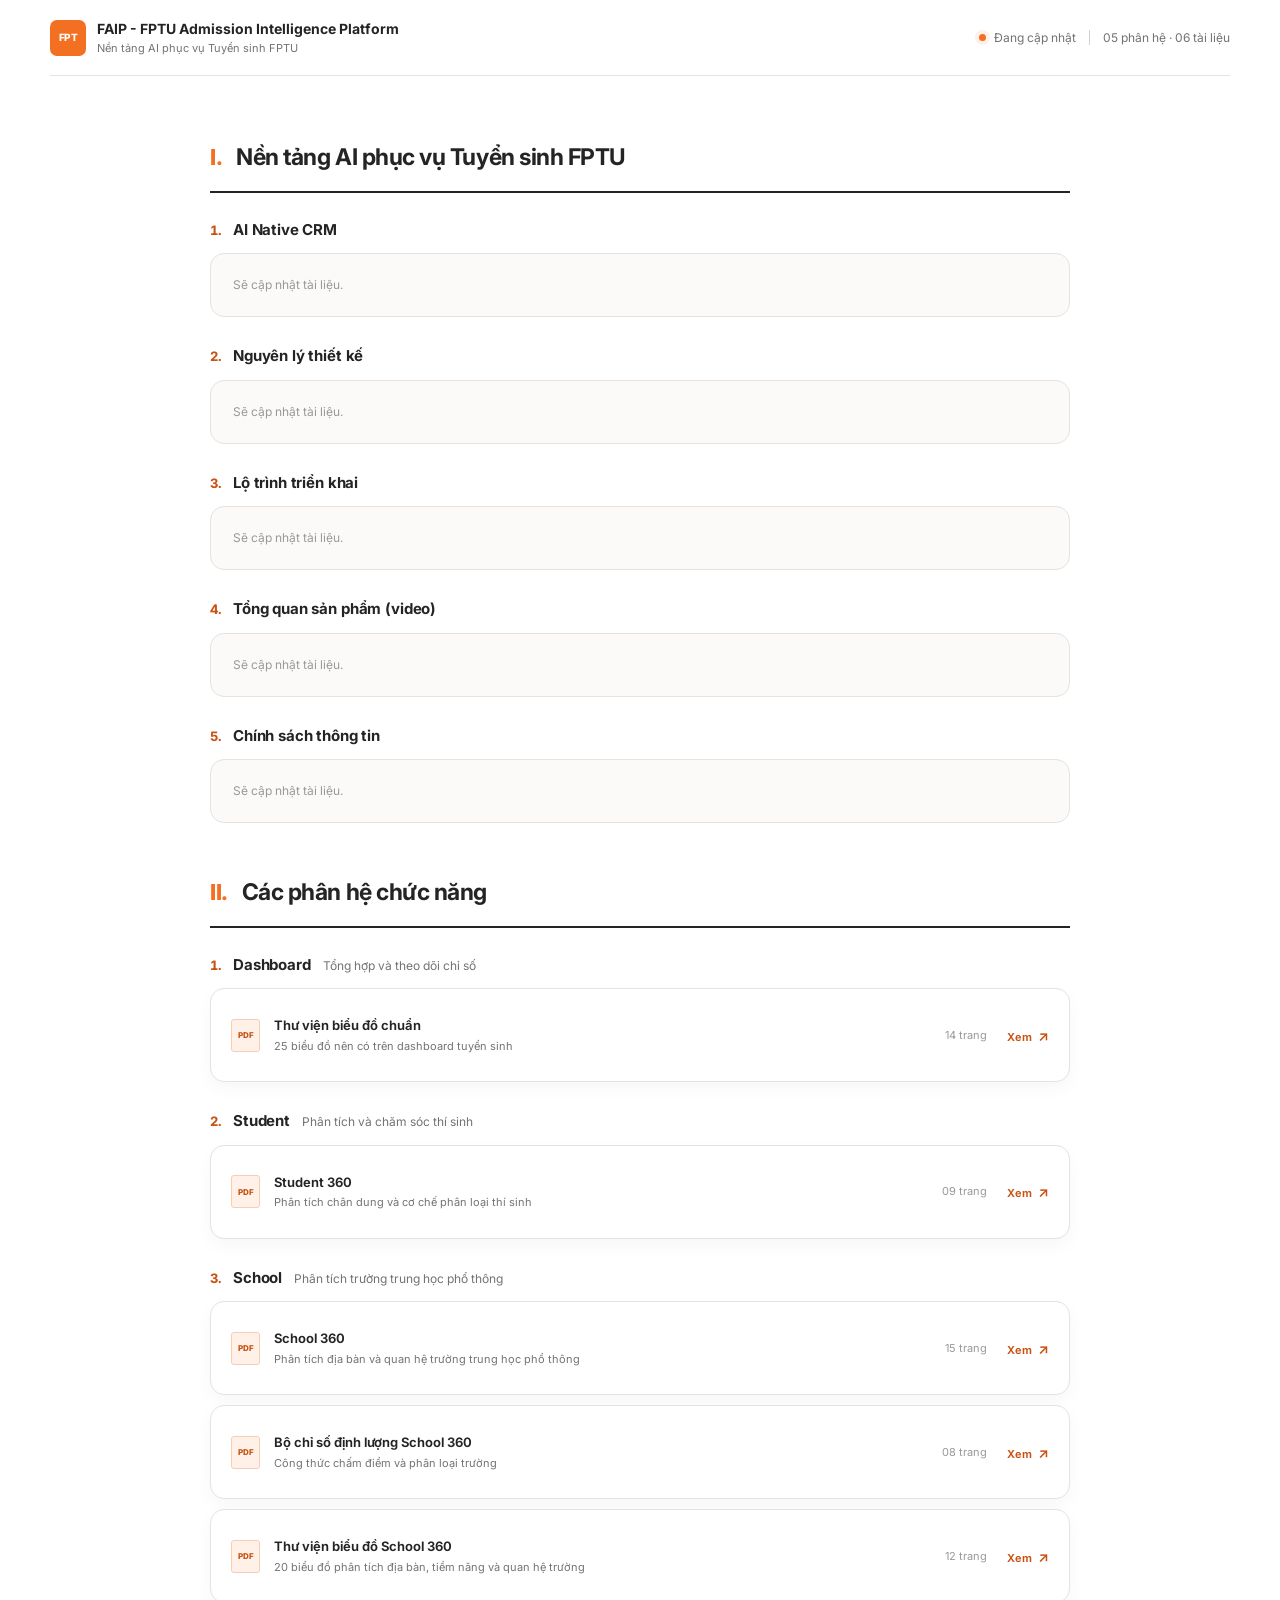
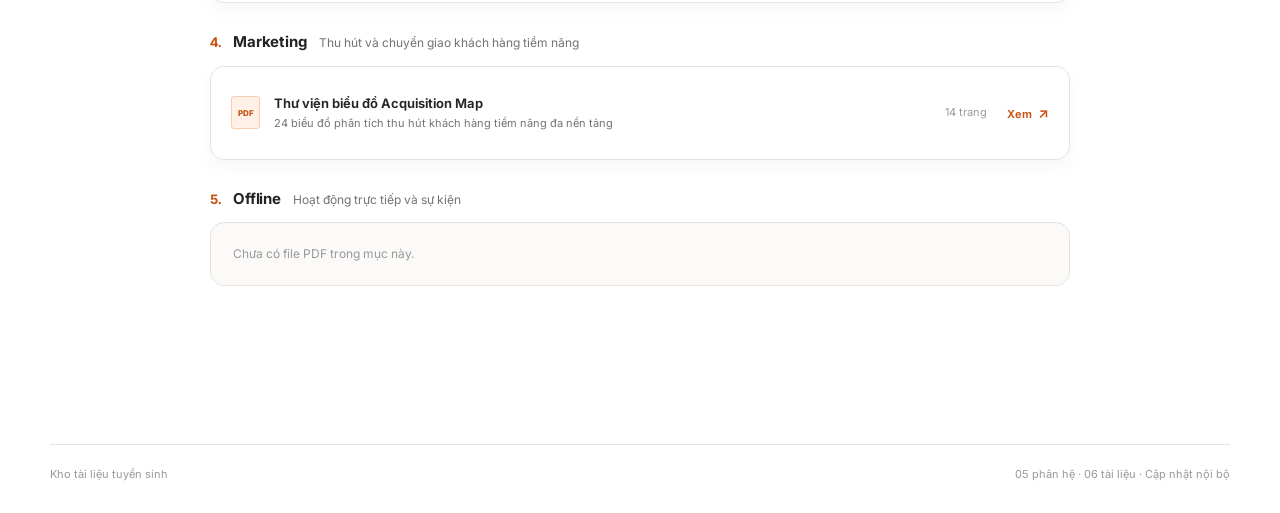
==== index.html @ 606c86e8 "commit" ====
<!doctype html>
<html lang="vi">
  <head>
    <meta charset="utf-8" />
    <meta name="viewport" content="width=device-width, initial-scale=1" />
    <meta name="description" content="Thư viện tài liệu hệ thống tuyển sinh." />
    <title>FAIP - FPTU Admission Intelligence Platform</title>
    <link rel="preconnect" href="https://fonts.googleapis.com" />
    <link rel="preconnect" href="https://fonts.gstatic.com" crossorigin />
    <link href="https://fonts.googleapis.com/css2?family=Inter:wght@100..900&display=swap" rel="stylesheet" />
    <link rel="stylesheet" href="styles.css" />
  </head>
  <body>
    <div class="app-shell">
      <header class="site-header">
        <a class="brand" href="#top" aria-label="Về đầu trang">
          <span class="brand-mark" aria-hidden="true">FPT</span>
          <span class="brand-copy">
            <strong>FAIP - FPTU Admission Intelligence Platform</strong>
            <small>Nền tảng AI phục vụ Tuyển sinh FPTU</small>
          </span>
        </a>
        <div class="header-meta">
          <span class="status-dot" aria-hidden="true"></span>
          <span>Đang cập nhật</span>
          <span class="header-divider" aria-hidden="true"></span>
          <span>05 phân hệ · 06 tài liệu</span>
        </div>
      </header>

      <main id="top">
        <section class="doc-index" aria-label="Mục lục tài liệu">
          <ol class="outline">
            <li class="outline-part">
              <div class="outline-part-head">
                <span class="outline-part-index">I.</span>
                <h2>Nền tảng AI phục vụ Tuyển sinh FPTU</h2>
              </div>
              <ol class="outline-items">
                <li class="outline-item">
                  <div class="outline-item-head"><span class="outline-item-index">1.</span><h3>AI Native CRM</h3></div>
                  <div class="empty-folder-note">Sẽ cập nhật tài liệu.</div>
                </li>
                <li class="outline-item">
                  <div class="outline-item-head"><span class="outline-item-index">2.</span><h3>Nguyên lý thiết kế</h3></div>
                  <div class="empty-folder-note">Sẽ cập nhật tài liệu.</div>
                </li>
                <li class="outline-item">
                  <div class="outline-item-head"><span class="outline-item-index">3.</span><h3>Lộ trình triển khai</h3></div>
                  <div class="empty-folder-note">Sẽ cập nhật tài liệu.</div>
                </li>
                <li class="outline-item">
                  <div class="outline-item-head"><span class="outline-item-index">4.</span><h3>Tổng quan sản phẩm (video)</h3></div>
                  <div class="empty-folder-note">Sẽ cập nhật tài liệu.</div>
                </li>
                <li class="outline-item">
                  <div class="outline-item-head"><span class="outline-item-index">5.</span><h3>Chính sách thông tin</h3></div>
                  <div class="empty-folder-note">Sẽ cập nhật tài liệu.</div>
                </li>
              </ol>
            </li>

            <li class="outline-part">
              <div class="outline-part-head">
                <span class="outline-part-index">II.</span>
                <h2>Các phân hệ chức năng</h2>
              </div>
              <ol class="outline-items">
                <li class="outline-item" id="section-dashboard">
                  <div class="outline-item-head"><span class="outline-item-index">1.</span><h3>Dashboard</h3><span class="outline-item-hint">Tổng hợp và theo dõi chỉ số</span></div>
                  <div class="file-list">
                    <a class="file-row" href="viewer.html?doc=dashboard-charts">
                      <span class="pdf-badge" aria-hidden="true">PDF</span><span class="file-name"><strong>Thư viện biểu đồ chuẩn</strong><small>25 biểu đồ nên có trên dashboard tuyển sinh</small></span><span class="file-pages">14 trang</span><span class="file-action">Xem <span aria-hidden="true">↗</span></span>
                    </a>
                  </div>
                </li>

                <li class="outline-item" id="section-student">
                  <div class="outline-item-head"><span class="outline-item-index">2.</span><h3>Student</h3><span class="outline-item-hint">Phân tích và chăm sóc thí sinh</span></div>
                  <div class="file-list">
                    <a class="file-row" href="viewer.html?doc=student-360">
                      <span class="pdf-badge" aria-hidden="true">PDF</span><span class="file-name"><strong>Student 360</strong><small>Phân tích chân dung và cơ chế phân loại thí sinh</small></span><span class="file-pages">09 trang</span><span class="file-action">Xem <span aria-hidden="true">↗</span></span>
                    </a>
                  </div>
                </li>

                <li class="outline-item" id="section-school">
                  <div class="outline-item-head"><span class="outline-item-index">3.</span><h3>School</h3><span class="outline-item-hint">Phân tích trường trung học phổ thông</span></div>
                  <div class="file-list">
                    <a class="file-row" href="viewer.html?doc=school-360">
                      <span class="pdf-badge" aria-hidden="true">PDF</span><span class="file-name"><strong>School 360</strong><small>Phân tích địa bàn và quan hệ trường trung học phổ thông</small></span><span class="file-pages">15 trang</span><span class="file-action">Xem <span aria-hidden="true">↗</span></span>
                    </a>
                    <a class="file-row" href="viewer.html?doc=school-index">
                      <span class="pdf-badge" aria-hidden="true">PDF</span><span class="file-name"><strong>Bộ chỉ số định lượng School 360</strong><small>Công thức chấm điểm và phân loại trường</small></span><span class="file-pages">08 trang</span><span class="file-action">Xem <span aria-hidden="true">↗</span></span>
                    </a>
                    <a class="file-row" href="viewer.html?doc=school-charts">
                      <span class="pdf-badge" aria-hidden="true">PDF</span><span class="file-name"><strong>Thư viện biểu đồ School 360</strong><small>20 biểu đồ phân tích địa bàn, tiềm năng và quan hệ trường</small></span><span class="file-pages">12 trang</span><span class="file-action">Xem <span aria-hidden="true">↗</span></span>
                    </a>
                  </div>
                </li>

                <li class="outline-item" id="section-marketing">
                  <div class="outline-item-head"><span class="outline-item-index">4.</span><h3>Marketing</h3><span class="outline-item-hint">Thu hút và chuyển giao khách hàng tiềm năng</span></div>
                  <div class="file-list">
                    <a class="file-row" href="viewer.html?doc=acquisition-map">
                      <span class="pdf-badge" aria-hidden="true">PDF</span><span class="file-name"><strong>Thư viện biểu đồ Acquisition Map</strong><small>24 biểu đồ phân tích thu hút khách hàng tiềm năng đa nền tảng</small></span><span class="file-pages">14 trang</span><span class="file-action">Xem <span aria-hidden="true">↗</span></span>
                    </a>
                  </div>
                </li>

                <li class="outline-item" id="section-offline">
                  <div class="outline-item-head"><span class="outline-item-index">5.</span><h3>Offline</h3><span class="outline-item-hint">Hoạt động trực tiếp và sự kiện</span></div>
                  <div class="empty-folder-note">Chưa có file PDF trong mục này.</div>
                </li>
              </ol>
            </li>
          </ol>
        </section>
      </main>

      <footer class="site-footer"><span>Kho tài liệu tuyển sinh</span><span>05 phân hệ · 06 tài liệu · Cập nhật nội bộ</span></footer>
    </div>
  </body>
</html>
---- styles.css ----
:root {
  --orange: #f36f21;
  --orange-dark: #c75213;
  --orange-pale: #fff1e8;
  --ink: #242424;
  --muted: #737373;
  --faint: #999999;
  --line: #e7e2dd;
  --line-strong: #d8d0c8;
  --paper: #ffffff;
  --canvas: #ffffff;
  --page-gutter: 48px;
  --shadow: 0 8px 24px rgba(50, 38, 27, 0.06);
}

* {
  box-sizing: border-box;
}

html {
  scroll-behavior: smooth;
  scroll-padding-top: 24px;
}

body {
  margin: 0;
  color: var(--ink);
  background: var(--canvas);
  font-family: "Inter", ui-sans-serif, -apple-system, BlinkMacSystemFont, "Segoe UI", sans-serif;
  font-size: 15px;
  line-height: 1.5;
  -webkit-font-smoothing: antialiased;
}

a {
  color: inherit;
  text-decoration: none;
}

button,
input {
  font: inherit;
}

::selection {
  color: #fff;
  background: var(--orange);
}

.app-shell {
  width: min(100% - 40px, 1180px);
  margin: 0 auto;
}

.site-header {
  display: flex;
  align-items: center;
  justify-content: space-between;
  min-height: 76px;
  border-bottom: 1px solid var(--line);
}

.brand {
  display: inline-flex;
  align-items: center;
  gap: 11px;
}

.brand-mark {
  display: grid;
  width: 36px;
  height: 36px;
  place-items: center;
  color: #fff;
  background: var(--orange);
  border-radius: 7px;
  font-size: 10px;
  font-weight: 800;
  letter-spacing: -0.04em;
}

.brand-copy strong,
.brand-copy small {
  display: block;
}

.brand-copy strong {
  font-size: 14px;
  font-weight: 700;
}

.brand-copy small {
  margin-top: 1px;
  color: var(--muted);
  font-size: 11px;
}

.header-meta {
  display: flex;
  align-items: center;
  gap: 8px;
  color: var(--muted);
  font-size: 12px;
}

.status-dot {
  width: 7px;
  height: 7px;
  background: var(--orange);
  border-radius: 50%;
  box-shadow: 0 0 0 4px var(--orange-pale);
}

.header-divider {
  width: 1px;
  height: 15px;
  margin: 0 5px;
  background: var(--line-strong);
}

.library-intro {
  display: flex;
  align-items: end;
  justify-content: space-between;
  gap: 30px;
  padding: 64px 0 42px;
}

.hero {
  display: block;
  width: calc(100vw - 40px);
  min-height: 0;
  margin-left: calc(50% - 50vw + 20px);
  padding: 76px var(--page-gutter) 86px;
  text-align: center;
}

.hero-content {
  min-width: 0;
  max-width: none;
}

.hero-copy {
  max-width: 1180px;
  margin: 0 auto;
}

.hero h1 {
  max-width: none;
  margin: 17px 0 20px;
  color: var(--ink);
  font-size: clamp(48px, 5.5vw, 82px);
  font-weight: 600;
  letter-spacing: -0.07em;
  line-height: 0.98;
}

.hero h1 span {
  color: var(--orange);
  font-weight: 700;
}

.hero-description {
  max-width: 920px;
  margin: 0 auto;
  color: var(--muted);
  font-size: 18px;
  line-height: 1.6;
}

.hero-stats {
  display: grid;
  grid-template-columns: repeat(3, minmax(0, 1fr));
  max-width: 1080px;
  margin: 42px auto 0;
  padding: 21px 0 19px;
  border-top: 1px solid var(--line-strong);
  border-bottom: 1px solid var(--line-strong);
}

.hero-stat {
  display: grid;
  gap: 1px;
  padding-right: 16px;
}

.hero-stat + .hero-stat {
  padding-left: 16px;
  border-left: 1px solid var(--line);
}

.hero-stat strong {
  color: var(--ink);
  font-size: 32px;
  font-weight: 650;
  letter-spacing: -0.06em;
  line-height: 1;
}

.hero-stat span {
  color: var(--muted);
  font-size: 12px;
  line-height: 1.3;
}

.search-wrap {
  max-width: 620px;
  margin-top: 25px;
}

.hero .search-box {
  width: 100%;
  min-height: 56px;
  padding: 0 16px;
  border-radius: 11px;
  box-shadow: 0 8px 24px rgba(50, 38, 27, 0.035);
}

.hero .search-box input {
  font-size: 15px;
}

.hero .search-status {
  min-height: 18px;
  margin: 11px 2px 0;
}

.hero-docs {
  max-width: 1400px;
  margin: 46px auto 0;
  text-align: left;
  border-top: 1px solid var(--line-strong);
}

.hero-docs-heading {
  display: flex;
  align-items: end;
  justify-content: flex-start;
  gap: 16px;
  padding: 18px 0 14px;
}

.hero-docs-heading h2 {
  margin: 6px 0 0;
  color: var(--ink);
  font-size: 22px;
  font-weight: 700;
  letter-spacing: -0.035em;
}

.hero-doc-list {
  display: grid;
  grid-template-columns: repeat(3, minmax(0, 1fr));
  gap: 12px;
}

.hero-doc-item {
  display: grid;
  grid-template-columns: 30px minmax(0, 1fr) auto;
  align-items: center;
  gap: 12px;
  min-height: 78px;
  padding: 14px 16px;
  background: #fbfaf8;
  border: 1px solid var(--line);
  border-radius: 14px;
  transition: border-color 160ms ease, background 160ms ease, box-shadow 160ms ease, transform 160ms ease;
}

.hero-doc-item:hover,
.hero-doc-item:focus-visible {
  border-color: #efb18a;
  background: var(--paper);
  box-shadow: 0 10px 24px rgba(50, 38, 27, 0.06);
  color: var(--orange-dark);
  outline: none;
  transform: translateY(-2px);
}

.hero-doc-badge {
  display: grid;
  width: 29px;
  height: 31px;
  place-items: center;
  color: var(--orange-dark);
  background: var(--orange-pale);
  border: 1px solid #f7cdb4;
  border-radius: 4px;
  font-size: 7px;
  font-weight: 800;
}

.hero-doc-copy {
  min-width: 0;
}

.hero-doc-copy strong,
.hero-doc-copy small {
  display: block;
  overflow: hidden;
  text-overflow: ellipsis;
  white-space: nowrap;
}

.hero-doc-copy strong {
  color: var(--ink);
  font-size: 14px;
  font-weight: 650;
}

.hero-doc-copy small {
  margin-top: 2px;
  color: var(--muted);
  font-size: 11px;
}

.hero-doc-arrow {
  color: var(--orange);
  font-size: 16px;
}

.hero-visual {
  position: relative;
  display: grid;
  grid-template-columns: minmax(0, 1fr);
  align-items: stretch;
  gap: 12px;
  min-width: 0;
  max-width: 920px;
  width: 100%;
  justify-self: end;
}

.hero-visual::before,
.hero-visual::after {
  display: none;
}

.chart-card {
  position: relative;
  overflow: hidden;
  padding: 22px;
  background: var(--paper);
  border: 1px solid var(--line-strong);
  border-radius: 22px;
  box-shadow: 0 24px 55px rgba(50, 38, 27, 0.09);
}

.chart-card::before {
  position: absolute;
  top: 0;
  right: 0;
  left: 0;
  height: 3px;
  content: "";
  background: linear-gradient(90deg, var(--orange), #ffb47d 55%, var(--ink));
}

.chart-header {
  display: flex;
  align-items: start;
  justify-content: space-between;
  gap: 18px;
}

.chart-eyebrow {
  margin: 0 0 7px;
  color: var(--orange);
  font-size: 9px;
  font-weight: 800;
  letter-spacing: 0.15em;
}

.chart-header h2 {
  margin: 0;
  color: var(--ink);
  font-size: 21px;
  font-weight: 700;
  letter-spacing: -0.055em;
}

.chart-live {
  display: inline-flex;
  align-items: center;
  gap: 6px;
  padding: 6px 8px;
  color: var(--muted);
  background: #fafaf9;
  border: 1px solid var(--line);
  border-radius: 999px;
  font-size: 9px;
  font-weight: 750;
  letter-spacing: 0.08em;
}

.chart-live i {
  width: 6px;
  height: 6px;
  background: #48a66c;
  border-radius: 50%;
  box-shadow: 0 0 0 3px #e5f3e9;
}

.chart-kpis {
  display: grid;
  grid-template-columns: 1fr 1fr;
  gap: 10px;
  margin-top: 22px;
}

.chart-kpi {
  display: grid;
  grid-template-columns: minmax(0, 1fr) auto;
  column-gap: 12px;
  padding: 13px 14px;
  background: #fafaf9;
  border: 1px solid var(--line);
  border-radius: 11px;
}

.chart-kpi-featured {
  background: var(--orange-pale);
  border-color: #f7cdb4;
}

.chart-kpi span,
.chart-kpi small {
  color: var(--muted);
  font-size: 10px;
  line-height: 1.2;
}

.chart-kpi strong {
  grid-row: span 2;
  align-self: center;
  color: var(--ink);
  font-size: 27px;
  font-weight: 650;
  letter-spacing: -0.07em;
  line-height: 1;
}

.chart-kpi small {
  margin-top: 5px;
  font-size: 9px;
}

.chart-canvas {
  margin-top: 18px;
  padding: 15px 13px 12px;
  background: #fff;
  border: 1px solid var(--line);
  border-radius: 14px;
}

.chart-canvas-heading,
.chart-footer,
.chart-legend {
  display: flex;
  align-items: center;
  justify-content: space-between;
  gap: 12px;
}

.chart-canvas-heading {
  padding: 0 3px;
  color: var(--muted);
  font-size: 10px;
}

.chart-canvas-heading span:last-child {
  color: var(--faint);
  font-size: 9px;
}

.coverage-chart {
  display: block;
  width: 100%;
  height: auto;
  margin-top: 7px;
  overflow: visible;
  font-family: "Inter", sans-serif;
}

.chart-grid-lines line {
  stroke: #eceeeb;
  stroke-width: 1;
}

.chart-columns rect {
  fill: #f5f2ef;
}

.chart-y-labels text,
.chart-x-labels text {
  fill: var(--faint);
  font-size: 10px;
}

.chart-x-labels text {
  font-size: 9px;
}

.chart-line {
  fill: none;
  stroke: url(#coverageLine);
  stroke-linecap: round;
  stroke-width: 2.5;
}

.chart-points circle {
  fill: #fff;
  stroke: var(--orange);
  stroke-width: 2.5;
}

.chart-callout rect {
  fill: var(--ink);
}

.chart-callout text {
  fill: #fff;
  font-size: 10px;
  font-weight: 650;
}

.chart-legend {
  justify-content: start;
  gap: 16px;
  padding: 0 3px;
  color: var(--muted);
  font-size: 9px;
}

.chart-legend span {
  display: inline-flex;
  align-items: center;
  gap: 5px;
}

.legend-dot {
  width: 6px;
  height: 6px;
  border-radius: 50%;
}

.legend-dot-orange {
  background: var(--orange);
}

.legend-dot-muted {
  background: #d9ddda;
}

.chart-footer {
  margin-top: 18px;
  color: var(--muted);
  font-size: 10px;
}

.chart-footer i {
  margin-right: 4px;
  color: var(--orange);
  font-size: 13px;
  font-style: normal;
}

.chart-footer span:last-child {
  color: var(--faint);
  white-space: nowrap;
}

.doc-index {
  padding: 64px 0 88px;
}

.outline {
  display: grid;
  gap: 52px;
  max-width: 860px;
  margin: 0 auto;
  padding: 0;
  list-style: none;
}

.outline-part-head {
  display: flex;
  align-items: baseline;
  gap: 14px;
  padding-bottom: 16px;
  border-bottom: 2px solid var(--ink);
}

.outline-part-index {
  color: var(--orange);
  font-size: 22px;
  font-weight: 800;
  letter-spacing: -0.02em;
}

.outline-part-head h2 {
  margin: 0;
  font-size: 23px;
  font-weight: 700;
  letter-spacing: -0.02em;
}

.outline-items {
  display: grid;
  gap: 28px;
  margin: 26px 0 0;
  padding: 0;
  list-style: none;
}

.outline-item-head {
  display: flex;
  flex-wrap: wrap;
  align-items: baseline;
  gap: 6px 12px;
  margin-bottom: 12px;
}

.outline-item-index {
  color: var(--orange-dark);
  font-size: 13px;
  font-weight: 750;
  font-variant-numeric: tabular-nums;
}

.outline-item-head h3 {
  margin: 0;
  font-size: 15px;
  font-weight: 700;
  letter-spacing: -0.01em;
}

.outline-item-hint {
  color: var(--muted);
  font-size: 12px;
}

.principle-list {
  display: grid;
  grid-template-columns: repeat(2, minmax(0, 1fr));
  gap: 12px;
  margin-top: 0;
}

.principle-item {
  display: grid;
  grid-template-columns: 30px minmax(0, 1fr);
  gap: 14px;
  min-height: 112px;
  padding: 20px;
  background: #fbfaf8;
  border: 1px solid var(--line);
  border-radius: 14px;
}

.principle-item:nth-child(odd) {
  padding-right: 20px;
  border-right: 1px solid var(--line);
}

.principle-item:nth-child(even) {
  padding-left: 20px;
}

.principle-number,
.module-number,
.folder-index {
  color: var(--orange);
  font-size: 10px;
  font-variant-numeric: tabular-nums;
  font-weight: 750;
  letter-spacing: 0.04em;
}

.principle-item strong {
  display: block;
  font-size: 13px;
  font-weight: 700;
}

.principle-item p {
  margin: 4px 0 0;
  color: var(--muted);
  font-size: 12px;
  line-height: 1.45;
}

.foundation-docs {
  margin-top: 20px;
  background: var(--paper);
  border: 1px solid var(--line);
  border-radius: 16px;
  box-shadow: 0 12px 28px rgba(50, 38, 27, 0.045);
  overflow: hidden;
}

.foundation-heading {
  display: flex;
  align-items: end;
  justify-content: space-between;
  gap: 20px;
  padding: 19px 22px 16px;
  border-bottom: 1px solid var(--line);
}

.foundation-heading h2 {
  margin: 6px 0 0;
  font-size: 17px;
  font-weight: 700;
  letter-spacing: -0.02em;
}

.foundation-heading > span {
  color: var(--faint);
  font-size: 11px;
  white-space: nowrap;
}

.foundation-file-list {
  padding: 0 22px;
}

.foundation-file-row {
  display: grid;
  grid-template-columns: 31px minmax(0, 1fr) auto;
  align-items: center;
  gap: 12px;
  min-height: 68px;
  border-bottom: 1px solid var(--line);
}

.foundation-file-row:last-child {
  border-bottom: 0;
}

.file-status {
  color: var(--faint);
  font-size: 11px;
  white-space: nowrap;
}

.library-intro h1 {
  margin: 13px 0 10px;
  font-size: clamp(38px, 5vw, 60px);
  font-weight: 650;
  letter-spacing: -0.06em;
  line-height: 1;
}

.intro-copy {
  max-width: 580px;
  margin: 0;
  color: var(--muted);
  font-size: 14px;
}

.library-stat {
  display: flex;
  align-items: baseline;
  gap: 10px;
  min-width: 130px;
  padding: 12px 0 4px 18px;
  border-left: 2px solid var(--orange);
}

.library-stat strong {
  font-size: 30px;
  font-weight: 650;
  letter-spacing: -0.05em;
}

.library-stat span {
  color: var(--muted);
  font-size: 11px;
  line-height: 1.25;
}

.search-section {
  display: flex;
  align-items: center;
  gap: 18px;
  padding: 17px 0 19px;
  border-top: 1px solid var(--line);
  border-bottom: 1px solid var(--line);
}

.search-box {
  display: flex;
  align-items: center;
  gap: 11px;
  width: min(100%, 600px);
  min-height: 47px;
  padding: 0 13px;
  color: var(--muted);
  background: var(--paper);
  border: 1px solid var(--line-strong);
  border-radius: 6px;
  transition: border-color 160ms ease, box-shadow 160ms ease;
}

.search-box:focus-within {
  border-color: var(--orange);
  box-shadow: 0 0 0 3px rgba(243, 111, 33, 0.12);
}

.search-box svg {
  width: 19px;
  height: 19px;
  flex: 0 0 auto;
}

.search-box input {
  min-width: 0;
  flex: 1;
  padding: 3px 0;
  color: var(--ink);
  background: transparent;
  border: 0;
  outline: 0;
  font-size: 13px;
}

.search-box input::placeholder {
  color: #a2a2a2;
}

.search-box kbd {
  display: grid;
  width: 25px;
  height: 25px;
  place-items: center;
  color: var(--faint);
  background: var(--canvas);
  border: 1px solid var(--line);
  border-radius: 4px;
  font-size: 11px;
}

.search-status {
  margin: 0;
  color: var(--muted);
  font-size: 12px;
}

.quick-section {
  padding-top: 84px;
}

.quick-grid {
  display: grid;
  grid-template-columns: repeat(3, minmax(0, 1fr));
  gap: 10px;
}

.quick-card {
  display: flex;
  align-items: center;
  gap: 12px;
  min-height: 74px;
  padding: 13px 15px;
  background: var(--paper);
  border: 1px solid var(--line-strong);
  border-left: 3px solid var(--orange);
  border-radius: 5px;
  transition: box-shadow 160ms ease, border-color 160ms ease, transform 160ms ease;
}

.quick-card:hover,
.quick-card:focus-visible {
  border-color: var(--orange);
  box-shadow: var(--shadow);
  outline: none;
  transform: translateY(-2px);
}

.folder-icon {
  position: relative;
  display: grid;
  width: 35px;
  height: 29px;
  flex: 0 0 35px;
  place-items: center;
  color: var(--orange);
  background: var(--orange-pale);
  border: 1px solid #f7cdb4;
  border-radius: 4px;
  font-size: 0;
}

.folder-icon::before {
  position: absolute;
  top: 9px;
  left: 6px;
  width: 21px;
  height: 13px;
  content: "";
  border: 1.5px solid currentColor;
  border-radius: 2px;
}

.folder-icon::after {
  position: absolute;
  top: 6px;
  left: 8px;
  width: 9px;
  height: 4px;
  content: "";
  border: 1.5px solid currentColor;
  border-bottom: 0;
  border-radius: 2px 2px 0 0;
}

.quick-card-copy {
  min-width: 0;
  flex: 1;
}

.quick-card-copy strong,
.quick-card-copy small {
  display: block;
  overflow: hidden;
  text-overflow: ellipsis;
  white-space: nowrap;
}

.quick-card-copy strong {
  font-size: 13px;
  font-weight: 650;
}

.quick-card-copy small {
  margin-top: 2px;
  color: var(--muted);
  font-size: 11px;
}

.quick-arrow {
  color: var(--orange);
  font-size: 17px;
}

.folder-heading {
  display: none;
  grid-template-columns: 26px 40px minmax(0, 1fr) auto;
  align-items: center;
  gap: 14px;
  padding: 20px 22px;
  border-bottom: 1px solid var(--line);
}

.folder-icon-large {
  width: 40px;
  height: 33px;
}

.section-tag {
  color: var(--faint);
  font-size: 9px;
  font-weight: 750;
  letter-spacing: 0.12em;
}

.folder-icon-large::before {
  top: 10px;
  left: 7px;
  width: 24px;
  height: 15px;
}

.folder-icon-large::after {
  top: 7px;
  left: 9px;
}

.folder-title {
  min-width: 0;
}

.folder-title > div {
  display: flex;
  align-items: center;
  flex-wrap: wrap;
  gap: 9px;
}

.folder-title h3 {
  margin: 0;
  font-size: 16px;
  font-weight: 700;
  letter-spacing: -0.02em;
}

.folder-title p {
  margin: 3px 0 0;
  overflow: hidden;
  color: var(--muted);
  font-size: 12px;
  text-overflow: ellipsis;
  white-space: nowrap;
}

.file-count {
  padding: 3px 7px;
  color: var(--muted);
  background: var(--canvas);
  border: 1px solid var(--line);
  border-radius: 3px;
  font-size: 10px;
  white-space: nowrap;
}

.folder-open {
  color: var(--orange-dark);
  font-size: 11px;
  font-weight: 650;
  white-space: nowrap;
}

.folder-open span {
  margin-left: 4px;
  font-size: 15px;
}

.file-list {
  display: grid;
  gap: 10px;
  padding: 0;
}

.file-row {
  display: grid;
  grid-template-columns: 31px minmax(0, 1fr) 65px 50px;
  align-items: center;
  gap: 12px;
  min-height: 94px;
  padding: 14px 20px;
  background: var(--paper);
  border: 1px solid var(--line);
  border-radius: 14px;
  box-shadow: 0 7px 18px rgba(50, 38, 27, 0.035);
  transition: padding 160ms ease, color 160ms ease;
}

.file-row:last-child {
  border-bottom: 1px solid var(--line);
}

.file-row:hover,
.file-row:focus-visible {
  padding-right: 24px;
  padding-left: 24px;
  border-color: #efb18a;
  color: var(--orange-dark);
  outline: none;
}

.file-row.is-hidden {
  display: none;
}

.pdf-badge {
  display: grid;
  width: 29px;
  height: 33px;
  place-items: center;
  color: var(--orange-dark);
  background: var(--orange-pale);
  border: 1px solid #f7cdb4;
  border-radius: 3px;
  font-size: 8px;
  font-weight: 800;
}

.file-name {
  min-width: 0;
}

.file-name strong,
.file-name small {
  display: block;
  overflow: hidden;
  text-overflow: ellipsis;
  white-space: nowrap;
}

.file-name strong {
  color: var(--ink);
  font-size: 13px;
  font-weight: 650;
}

.file-name small {
  margin-top: 2px;
  color: var(--muted);
  font-size: 11px;
}

.file-pages {
  color: var(--faint);
  font-size: 11px;
  text-align: right;
  white-space: nowrap;
}

.file-action {
  color: var(--orange-dark);
  font-size: 11px;
  font-weight: 650;
  text-align: right;
  white-space: nowrap;
}

.file-action span {
  margin-left: 3px;
  font-size: 14px;
}

.empty-state {
  margin-top: 24px;
  padding: 35px 20px;
  color: var(--muted);
  text-align: center;
  background: var(--paper);
  border: 1px dashed var(--line-strong);
  border-radius: 6px;
}

.empty-state strong,
.empty-state span {
  display: block;
}

.empty-state strong {
  margin-bottom: 3px;
  color: var(--ink);
  font-size: 15px;
}

.empty-state span {
  font-size: 12px;
}

.empty-folder-note {
  padding: 22px;
  color: var(--faint);
  background: #fbfaf8;
  border: 1px solid var(--line);
  border-radius: 14px;
  font-size: 12px;
}

.site-footer {
  display: flex;
  justify-content: space-between;
  margin-top: 70px;
  padding: 21px 0 30px;
  color: var(--faint);
  border-top: 1px solid var(--line);
  font-size: 11px;
}

@media (max-width: 900px) {
  .brand,
  .brand-copy {
    min-width: 0;
  }

  .brand {
    flex: 1 1 auto;
  }

  .brand-copy strong {
    line-height: 1.25;
  }

  .brand-copy small,
  .header-meta span:nth-child(2) {
    white-space: nowrap;
  }

  .hero {
    display: block;
    width: 100%;
    margin-left: 0;
    padding: 52px 0 62px;
  }

  .hero-content {
    max-width: none;
  }

  .hero-visual {
    display: block;
    max-width: 860px;
    margin-top: 52px;
  }

}

@media (max-width: 700px) {
  .app-shell {
    width: min(100% - 24px, 580px);
  }

  .site-header {
    min-height: 68px;
  }

  .brand-copy strong {
    font-size: 13px;
    line-height: 1.2;
  }

  .brand-copy small {
    font-size: 10px;
  }

  .header-meta {
    flex: 0 0 auto;
    font-size: 10px;
  }

  .header-meta span:nth-last-child(-n + 2),
  .header-divider {
    display: none;
  }

  .library-intro {
    align-items: start;
    padding: 44px 0 29px;
  }

  .library-intro h1 {
    font-size: 42px;
  }

  .hero {
    display: block;
    width: 100%;
    min-height: 0;
    margin-left: 0;
    padding: 52px 0 35px;
  }

  .hero h1 {
    margin-top: 14px;
    font-size: clamp(42px, 12vw, 62px);
  }

  .hero-description {
    font-size: 13px;
  }

  .hero-stats {
    margin-top: 25px;
  }

  .search-wrap {
    margin-top: 35px;
  }

  .hero-docs {
    margin-top: 26px;
  }

  .hero-doc-list {
    grid-template-columns: 1fr;
  }

  .hero-visual {
    margin-top: 48px;
  }

  .hero-visual::before {
    inset: 18px -6px -12px 6px;
  }

  .hero-visual::after {
    inset: 8px 6px -5px -6px;
  }

  .chart-card {
    padding: 20px 16px;
    border-radius: 18px;
  }

  .chart-header h2 {
    font-size: 19px;
  }

  .chart-kpi {
    padding: 11px 10px;
  }

  .chart-kpi strong {
    font-size: 23px;
  }

  .outline-part-head {
    gap: 10px;
  }

  .outline-part-index {
    font-size: 18px;
  }

  .outline-part-head h2 {
    font-size: 19px;
  }

  .principle-list {
    display: grid;
    gap: 10px;
    margin-top: 28px;
  }

  .principle-item,
  .principle-item:nth-child(odd),
  .principle-item:nth-child(even) {
    min-height: 0;
    padding: 17px;
    border-right: 1px solid var(--line);
  }

  .foundation-heading {
    display: block;
    padding: 17px 16px 14px;
  }

  .foundation-heading > span {
    display: block;
    margin-top: 7px;
  }

  .foundation-file-list {
    padding: 0 15px;
  }

  .foundation-file-row {
    grid-template-columns: 29px minmax(0, 1fr);
    gap: 10px;
    padding: 9px 0;
  }

  .foundation-file-row .file-status {
    grid-column: 2;
    margin-top: -6px;
  }

  .intro-copy {
    font-size: 13px;
  }

  .library-stat {
    display: none;
  }

  .search-section {
    display: block;
  }

  .search-box {
    width: 100%;
  }

  .search-status {
    margin-top: 9px;
  }

  .quick-grid {
    grid-template-columns: 1fr;
  }

  .quick-card {
    min-height: 63px;
  }

  .folder-heading {
    display: none;
    grid-template-columns: 24px 40px minmax(0, 1fr);
    gap: 11px;
    padding: 15px;
  }

  .section-tag {
    grid-column: 3;
    margin-top: -4px;
  }

  .folder-title p {
    white-space: normal;
  }

  .file-list {
    gap: 10px;
    padding: 0;
  }

  .file-row {
    grid-template-columns: 29px minmax(0, 1fr) auto;
    gap: 10px;
    min-height: 65px;
    padding: 13px 14px;
    border: 1px solid var(--line);
    border-radius: 12px;
  }

  .file-row:hover,
  .file-row:focus-visible {
    padding-right: 14px;
    padding-left: 14px;
  }

  .file-pages {
    display: none;
  }

  .file-action {
    text-align: right;
  }

  .site-footer {
    display: block;
    line-height: 1.8;
  }
}

@media (max-width: 460px) {
  .site-header {
    min-height: 64px;
  }

  .brand-mark {
    width: 32px;
    height: 32px;
  }

  .brand-copy strong {
    font-size: 12px;
  }

  .brand-copy small {
    font-size: 9px;
  }

  .header-meta span:nth-child(2) {
    display: none;
  }
}

@media (prefers-reduced-motion: reduce) {
  *,
  *::before,
  *::after {
    scroll-behavior: auto !important;
    transition-duration: 0.01ms !important;
  }
}
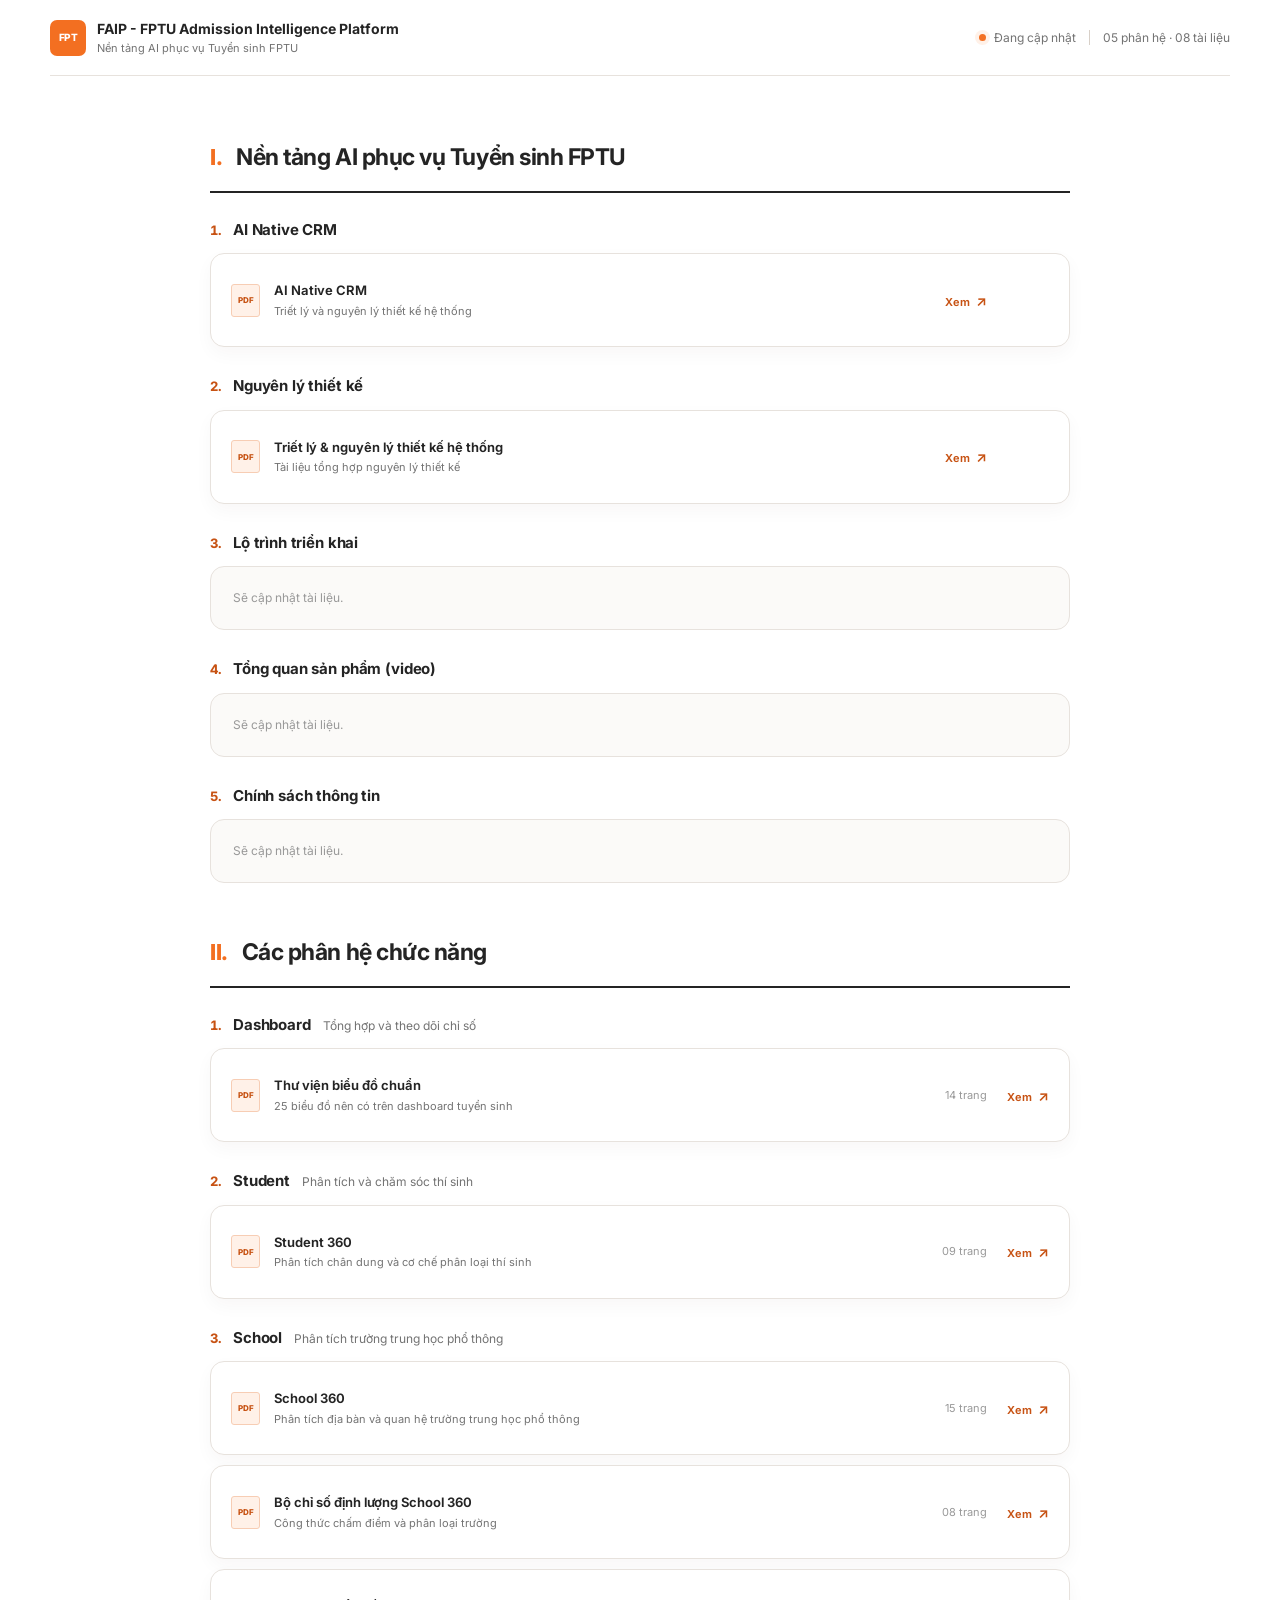
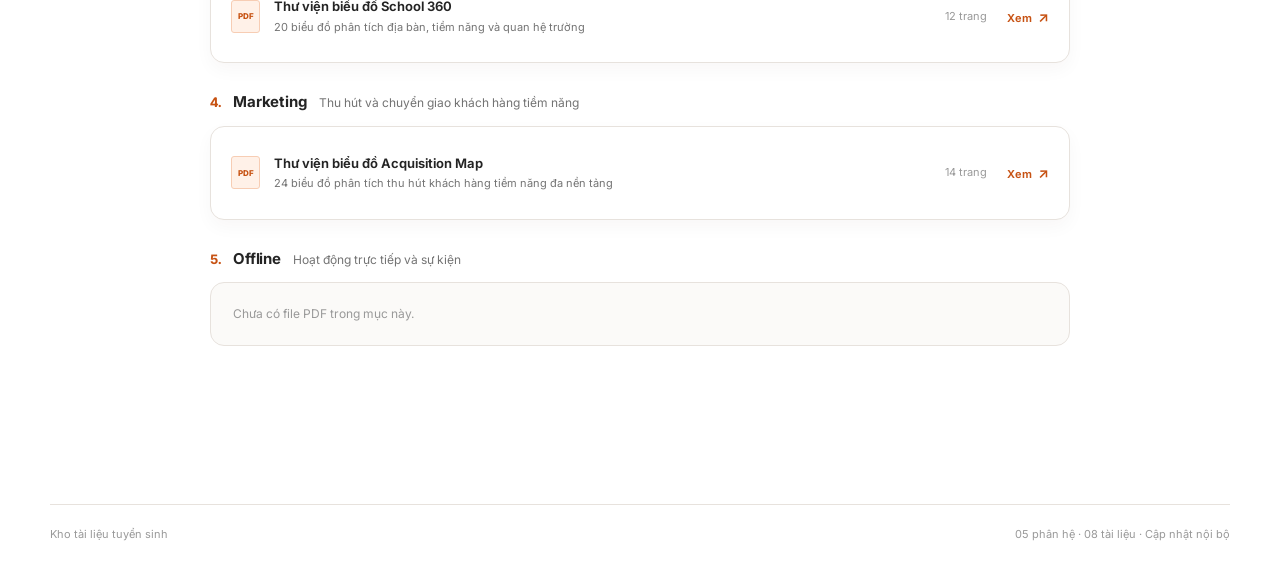
==== commit 2300e4bd: "commit2" ====
--- a/index.html
+++ b/index.html
@@ -24,7 +24,7 @@
           <span class="status-dot" aria-hidden="true"></span>
           <span>Đang cập nhật</span>
           <span class="header-divider" aria-hidden="true"></span>
-          <span>05 phân hệ · 06 tài liệu</span>
+          <span>05 phân hệ · 08 tài liệu</span>
         </div>
       </header>
 
@@ -39,11 +39,19 @@
               <ol class="outline-items">
                 <li class="outline-item">
                   <div class="outline-item-head"><span class="outline-item-index">1.</span><h3>AI Native CRM</h3></div>
-                  <div class="empty-folder-note">Sẽ cập nhật tài liệu.</div>
+                  <div class="file-list">
+                    <a class="file-row" href="viewer.html?doc=ai-native-crm">
+                      <span class="pdf-badge" aria-hidden="true">PDF</span><span class="file-name"><strong>AI Native CRM</strong><small>Triết lý và nguyên lý thiết kế hệ thống</small></span><span class="file-action">Xem <span aria-hidden="true">↗</span></span>
+                    </a>
+                  </div>
                 </li>
                 <li class="outline-item">
                   <div class="outline-item-head"><span class="outline-item-index">2.</span><h3>Nguyên lý thiết kế</h3></div>
-                  <div class="empty-folder-note">Sẽ cập nhật tài liệu.</div>
+                  <div class="file-list">
+                    <a class="file-row" href="viewer.html?doc=design-principles">
+                      <span class="pdf-badge" aria-hidden="true">PDF</span><span class="file-name"><strong>Triết lý &amp; nguyên lý thiết kế hệ thống</strong><small>Tài liệu tổng hợp nguyên lý thiết kế</small></span><span class="file-action">Xem <span aria-hidden="true">↗</span></span>
+                    </a>
+                  </div>
                 </li>
                 <li class="outline-item">
                   <div class="outline-item-head"><span class="outline-item-index">3.</span><h3>Lộ trình triển khai</h3></div>
@@ -118,7 +126,7 @@
         </section>
       </main>
 
-      <footer class="site-footer"><span>Kho tài liệu tuyển sinh</span><span>05 phân hệ · 06 tài liệu · Cập nhật nội bộ</span></footer>
+      <footer class="site-footer"><span>Kho tài liệu tuyển sinh</span><span>05 phân hệ · 08 tài liệu · Cập nhật nội bộ</span></footer>
     </div>
   </body>
 </html>
--- a/styles.css
+++ b/styles.css
@@ -1063,6 +1063,23 @@
   display: none;
 }
 
+.file-row--link {
+  grid-template-columns: 31px minmax(0, 1fr) auto;
+}
+
+.link-badge {
+  display: grid;
+  width: 29px;
+  height: 33px;
+  place-items: center;
+  color: var(--ink);
+  background: #f2f0ed;
+  border: 1px solid var(--line-strong);
+  border-radius: 3px;
+  font-size: 8px;
+  font-weight: 800;
+}
+
 .pdf-badge {
   display: grid;
   width: 29px;
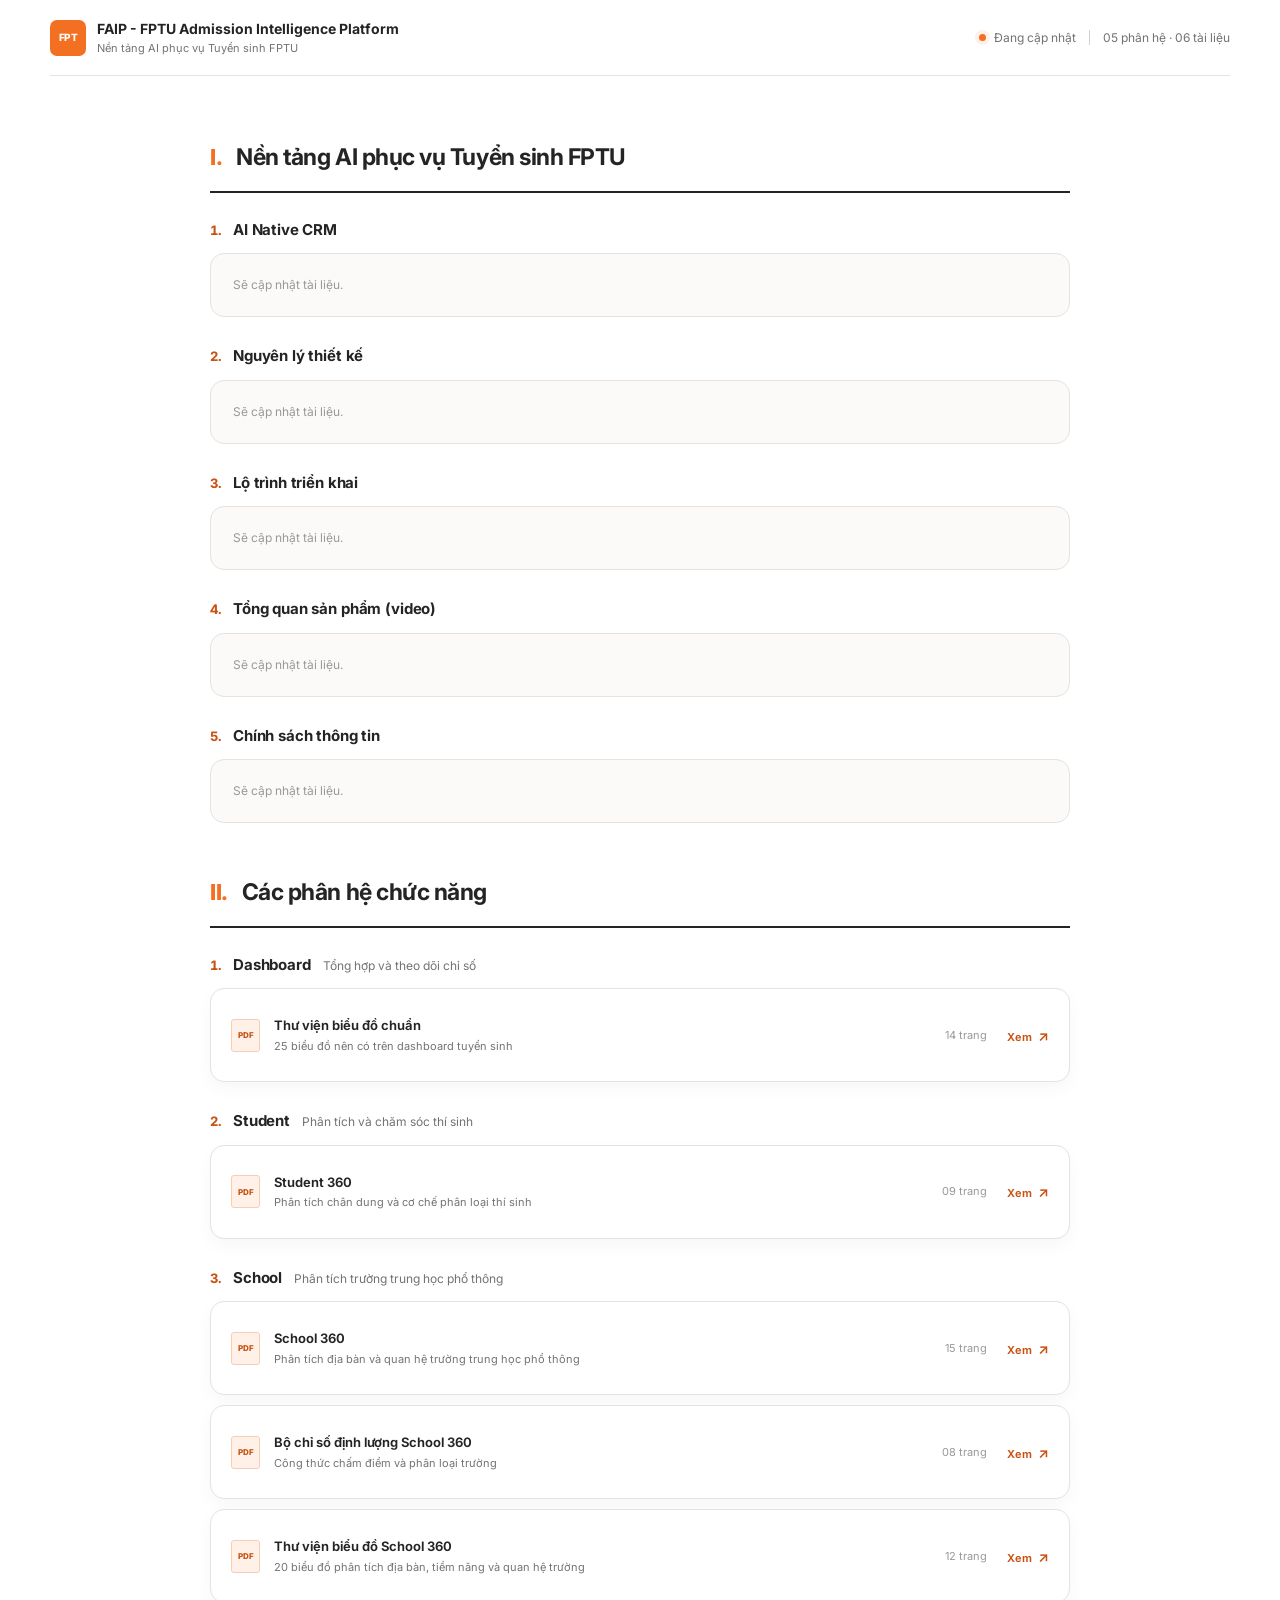
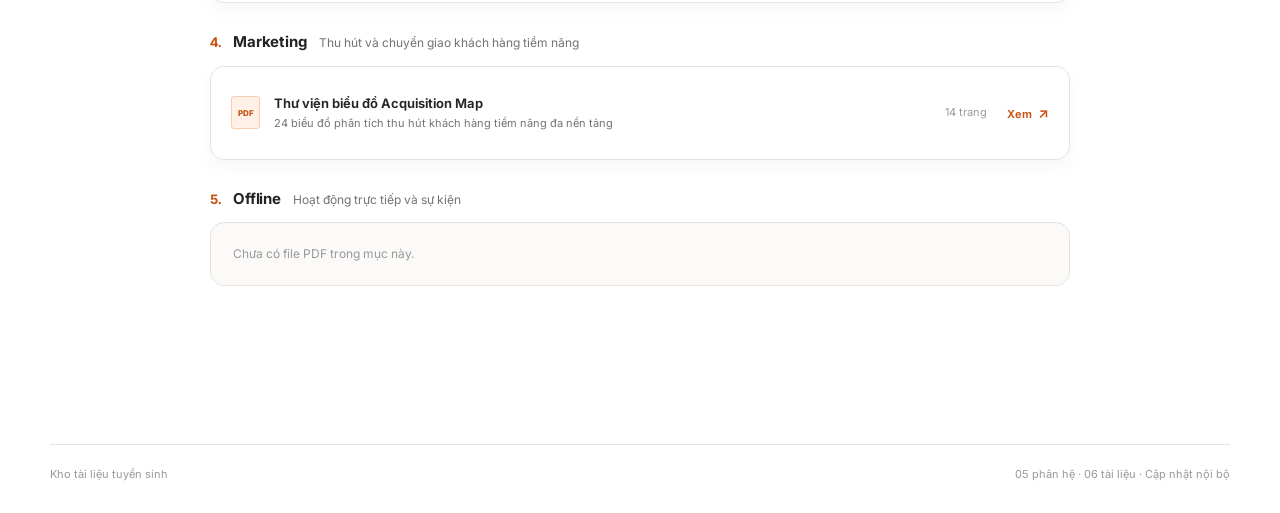
==== commit 937e13fe: "Revert "commit2" This reverts commit 2300e4bddafc94c56d5f6b55eab21436e0809a57." ====
--- a/index.html
+++ b/index.html
@@ -24,7 +24,7 @@
           <span class="status-dot" aria-hidden="true"></span>
           <span>Đang cập nhật</span>
           <span class="header-divider" aria-hidden="true"></span>
-          <span>05 phân hệ · 08 tài liệu</span>
+          <span>05 phân hệ · 06 tài liệu</span>
         </div>
       </header>
 
@@ -39,19 +39,11 @@
               <ol class="outline-items">
                 <li class="outline-item">
                   <div class="outline-item-head"><span class="outline-item-index">1.</span><h3>AI Native CRM</h3></div>
-                  <div class="file-list">
-                    <a class="file-row" href="viewer.html?doc=ai-native-crm">
-                      <span class="pdf-badge" aria-hidden="true">PDF</span><span class="file-name"><strong>AI Native CRM</strong><small>Triết lý và nguyên lý thiết kế hệ thống</small></span><span class="file-action">Xem <span aria-hidden="true">↗</span></span>
-                    </a>
-                  </div>
+                  <div class="empty-folder-note">Sẽ cập nhật tài liệu.</div>
                 </li>
                 <li class="outline-item">
                   <div class="outline-item-head"><span class="outline-item-index">2.</span><h3>Nguyên lý thiết kế</h3></div>
-                  <div class="file-list">
-                    <a class="file-row" href="viewer.html?doc=design-principles">
-                      <span class="pdf-badge" aria-hidden="true">PDF</span><span class="file-name"><strong>Triết lý &amp; nguyên lý thiết kế hệ thống</strong><small>Tài liệu tổng hợp nguyên lý thiết kế</small></span><span class="file-action">Xem <span aria-hidden="true">↗</span></span>
-                    </a>
-                  </div>
+                  <div class="empty-folder-note">Sẽ cập nhật tài liệu.</div>
                 </li>
                 <li class="outline-item">
                   <div class="outline-item-head"><span class="outline-item-index">3.</span><h3>Lộ trình triển khai</h3></div>
@@ -126,7 +118,7 @@
         </section>
       </main>
 
-      <footer class="site-footer"><span>Kho tài liệu tuyển sinh</span><span>05 phân hệ · 08 tài liệu · Cập nhật nội bộ</span></footer>
+      <footer class="site-footer"><span>Kho tài liệu tuyển sinh</span><span>05 phân hệ · 06 tài liệu · Cập nhật nội bộ</span></footer>
     </div>
   </body>
 </html>
--- a/styles.css
+++ b/styles.css
@@ -1063,23 +1063,6 @@
   display: none;
 }
 
-.file-row--link {
-  grid-template-columns: 31px minmax(0, 1fr) auto;
-}
-
-.link-badge {
-  display: grid;
-  width: 29px;
-  height: 33px;
-  place-items: center;
-  color: var(--ink);
-  background: #f2f0ed;
-  border: 1px solid var(--line-strong);
-  border-radius: 3px;
-  font-size: 8px;
-  font-weight: 800;
-}
-
 .pdf-badge {
   display: grid;
   width: 29px;
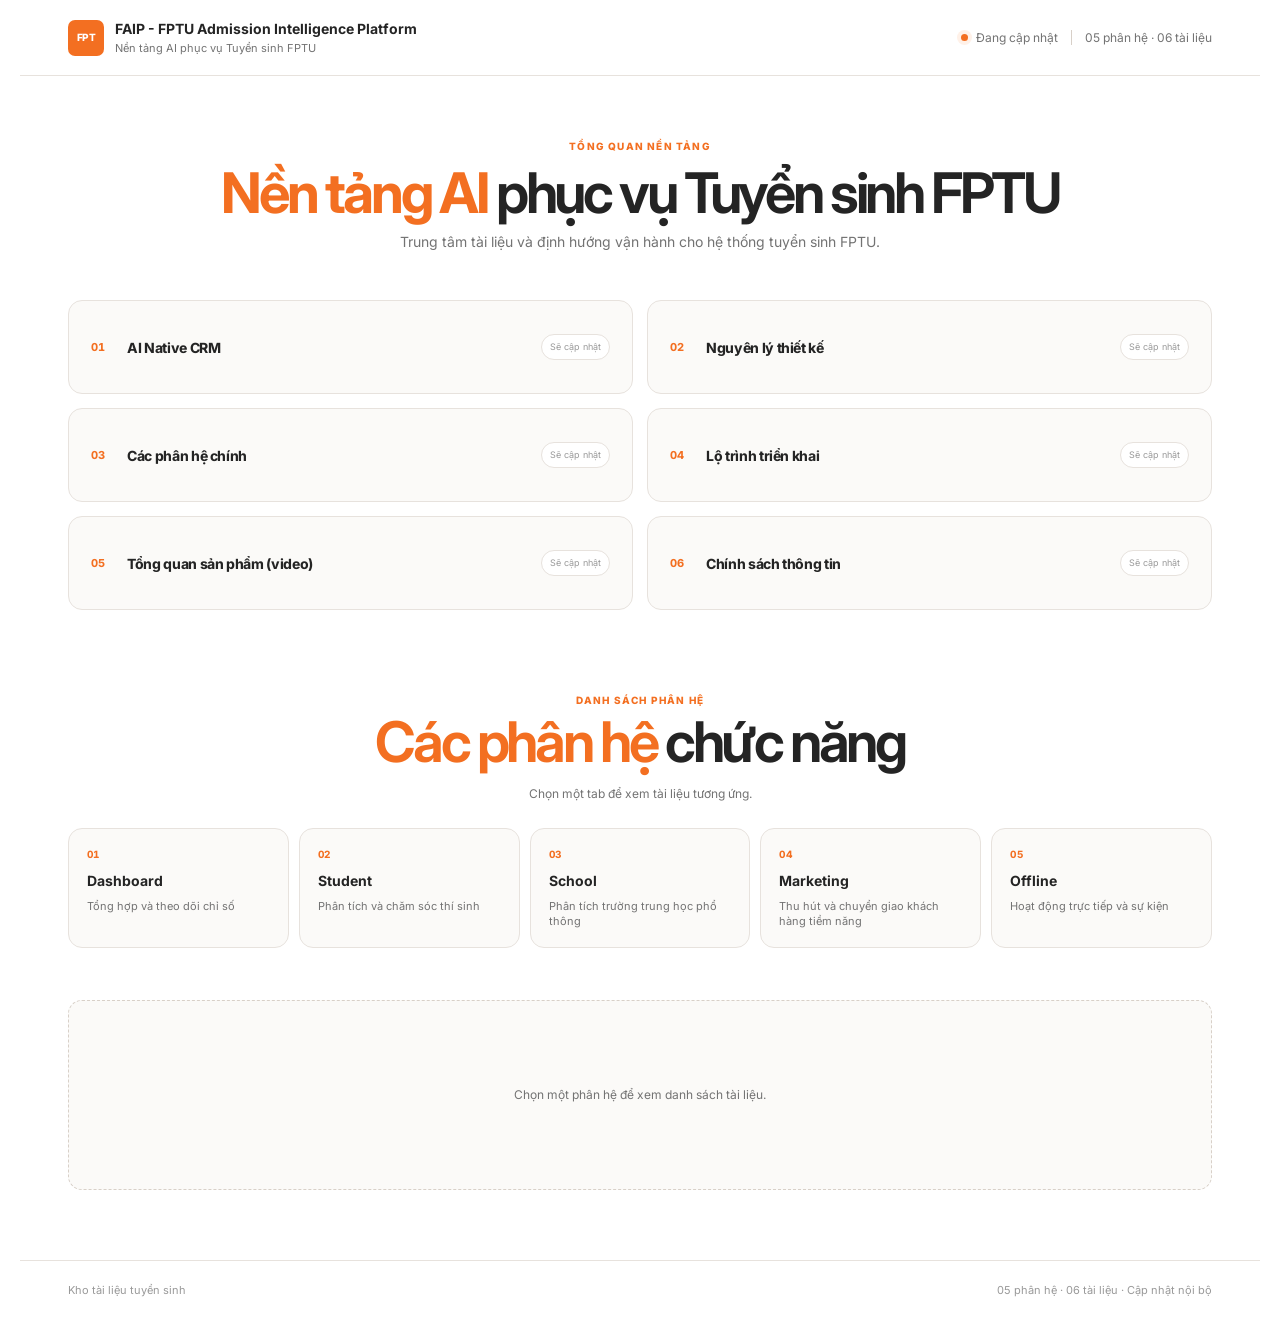
==== commit 6196f581: "Restore dashboard interface from 2767903" ====
--- a/index.html
+++ b/index.html
@@ -29,96 +29,200 @@
       </header>
 
       <main id="top">
-        <section class="doc-index" aria-label="Mục lục tài liệu">
-          <ol class="outline">
-            <li class="outline-part">
-              <div class="outline-part-head">
-                <span class="outline-part-index">I.</span>
-                <h2>Nền tảng AI phục vụ Tuyển sinh FPTU</h2>
-              </div>
-              <ol class="outline-items">
-                <li class="outline-item">
-                  <div class="outline-item-head"><span class="outline-item-index">1.</span><h3>AI Native CRM</h3></div>
-                  <div class="empty-folder-note">Sẽ cập nhật tài liệu.</div>
-                </li>
-                <li class="outline-item">
-                  <div class="outline-item-head"><span class="outline-item-index">2.</span><h3>Nguyên lý thiết kế</h3></div>
-                  <div class="empty-folder-note">Sẽ cập nhật tài liệu.</div>
-                </li>
-                <li class="outline-item">
-                  <div class="outline-item-head"><span class="outline-item-index">3.</span><h3>Lộ trình triển khai</h3></div>
-                  <div class="empty-folder-note">Sẽ cập nhật tài liệu.</div>
-                </li>
-                <li class="outline-item">
-                  <div class="outline-item-head"><span class="outline-item-index">4.</span><h3>Tổng quan sản phẩm (video)</h3></div>
-                  <div class="empty-folder-note">Sẽ cập nhật tài liệu.</div>
-                </li>
-                <li class="outline-item">
-                  <div class="outline-item-head"><span class="outline-item-index">5.</span><h3>Chính sách thông tin</h3></div>
-                  <div class="empty-folder-note">Sẽ cập nhật tài liệu.</div>
-                </li>
-              </ol>
-            </li>
-
-            <li class="outline-part">
-              <div class="outline-part-head">
-                <span class="outline-part-index">II.</span>
-                <h2>Các phân hệ chức năng</h2>
-              </div>
-              <ol class="outline-items">
-                <li class="outline-item" id="section-dashboard">
-                  <div class="outline-item-head"><span class="outline-item-index">1.</span><h3>Dashboard</h3><span class="outline-item-hint">Tổng hợp và theo dõi chỉ số</span></div>
-                  <div class="file-list">
-                    <a class="file-row" href="viewer.html?doc=dashboard-charts">
-                      <span class="pdf-badge" aria-hidden="true">PDF</span><span class="file-name"><strong>Thư viện biểu đồ chuẩn</strong><small>25 biểu đồ nên có trên dashboard tuyển sinh</small></span><span class="file-pages">14 trang</span><span class="file-action">Xem <span aria-hidden="true">↗</span></span>
-                    </a>
-                  </div>
-                </li>
-
-                <li class="outline-item" id="section-student">
-                  <div class="outline-item-head"><span class="outline-item-index">2.</span><h3>Student</h3><span class="outline-item-hint">Phân tích và chăm sóc thí sinh</span></div>
-                  <div class="file-list">
-                    <a class="file-row" href="viewer.html?doc=student-360">
-                      <span class="pdf-badge" aria-hidden="true">PDF</span><span class="file-name"><strong>Student 360</strong><small>Phân tích chân dung và cơ chế phân loại thí sinh</small></span><span class="file-pages">09 trang</span><span class="file-action">Xem <span aria-hidden="true">↗</span></span>
-                    </a>
-                  </div>
-                </li>
-
-                <li class="outline-item" id="section-school">
-                  <div class="outline-item-head"><span class="outline-item-index">3.</span><h3>School</h3><span class="outline-item-hint">Phân tích trường trung học phổ thông</span></div>
-                  <div class="file-list">
-                    <a class="file-row" href="viewer.html?doc=school-360">
-                      <span class="pdf-badge" aria-hidden="true">PDF</span><span class="file-name"><strong>School 360</strong><small>Phân tích địa bàn và quan hệ trường trung học phổ thông</small></span><span class="file-pages">15 trang</span><span class="file-action">Xem <span aria-hidden="true">↗</span></span>
-                    </a>
-                    <a class="file-row" href="viewer.html?doc=school-index">
-                      <span class="pdf-badge" aria-hidden="true">PDF</span><span class="file-name"><strong>Bộ chỉ số định lượng School 360</strong><small>Công thức chấm điểm và phân loại trường</small></span><span class="file-pages">08 trang</span><span class="file-action">Xem <span aria-hidden="true">↗</span></span>
-                    </a>
-                    <a class="file-row" href="viewer.html?doc=school-charts">
-                      <span class="pdf-badge" aria-hidden="true">PDF</span><span class="file-name"><strong>Thư viện biểu đồ School 360</strong><small>20 biểu đồ phân tích địa bàn, tiềm năng và quan hệ trường</small></span><span class="file-pages">12 trang</span><span class="file-action">Xem <span aria-hidden="true">↗</span></span>
-                    </a>
-                  </div>
-                </li>
-
-                <li class="outline-item" id="section-marketing">
-                  <div class="outline-item-head"><span class="outline-item-index">4.</span><h3>Marketing</h3><span class="outline-item-hint">Thu hút và chuyển giao khách hàng tiềm năng</span></div>
-                  <div class="file-list">
-                    <a class="file-row" href="viewer.html?doc=acquisition-map">
-                      <span class="pdf-badge" aria-hidden="true">PDF</span><span class="file-name"><strong>Thư viện biểu đồ Acquisition Map</strong><small>24 biểu đồ phân tích thu hút khách hàng tiềm năng đa nền tảng</small></span><span class="file-pages">14 trang</span><span class="file-action">Xem <span aria-hidden="true">↗</span></span>
-                    </a>
-                  </div>
-                </li>
-
-                <li class="outline-item" id="section-offline">
-                  <div class="outline-item-head"><span class="outline-item-index">5.</span><h3>Offline</h3><span class="outline-item-hint">Hoạt động trực tiếp và sự kiện</span></div>
-                  <div class="empty-folder-note">Chưa có file PDF trong mục này.</div>
-                </li>
-              </ol>
-            </li>
-          </ol>
+          <!-- <div class="hero-visual">
+            <div class="chart-card">
+              <div class="chart-header">
+                <div>
+                  <p class="chart-eyebrow">DOCUMENT COVERAGE</p>
+                  <h2>Thư viện theo phân hệ</h2>
+                </div>
+                <span class="chart-live"><i aria-hidden="true"></i> LIVE</span>
+              </div>
+
+              <div class="chart-kpis">
+                <div class="chart-kpi chart-kpi-featured"><span>Tổng tài liệu</span><strong>06</strong><small>PDF đang sẵn sàng</small></div>
+                <div class="chart-kpi"><span>Phân hệ hoạt động</span><strong>04</strong><small>trên 05 phân hệ</small></div>
+              </div>
+
+              <div class="chart-canvas">
+                <div class="chart-canvas-heading"><span>Số tài liệu</span><span>Phân bổ hiện tại</span></div>
+                <svg class="coverage-chart" viewBox="0 0 560 220" role="img" aria-labelledby="coverage-chart-title coverage-chart-desc">
+                  <title id="coverage-chart-title">Số tài liệu theo từng phân hệ</title>
+                  <desc id="coverage-chart-desc">Dashboard có 1 tài liệu, Student có 1, School có 3, Marketing có 1 và Offline chưa có tài liệu.</desc>
+                  <defs>
+                    <linearGradient id="coverageBar" x1="0" y1="0" x2="0" y2="1">
+                      <stop offset="0" stop-color="#ff9a5c" />
+                      <stop offset="1" stop-color="#f36f21" />
+                    </linearGradient>
+                    <linearGradient id="coverageLine" x1="0" y1="0" x2="1" y2="0">
+                      <stop offset="0" stop-color="#f36f21" />
+                      <stop offset="1" stop-color="#c75213" />
+                    </linearGradient>
+                  </defs>
+                  <g class="chart-grid-lines" aria-hidden="true">
+                    <line x1="44" y1="39" x2="534" y2="39" />
+                    <line x1="44" y1="84" x2="534" y2="84" />
+                    <line x1="44" y1="128" x2="534" y2="128" />
+                    <line x1="44" y1="172" x2="534" y2="172" />
+                  </g>
+                  <g class="chart-y-labels" aria-hidden="true">
+                    <text x="26" y="43">3</text>
+                    <text x="26" y="88">2</text>
+                    <text x="26" y="132">1</text>
+                    <text x="26" y="176">0</text>
+                  </g>
+                  <g class="chart-columns" aria-hidden="true">
+                    <rect x="68" y="39" width="54" height="133" rx="11" />
+                    <rect x="164" y="39" width="54" height="133" rx="11" />
+                    <rect x="260" y="39" width="54" height="133" rx="11" />
+                    <rect x="356" y="39" width="54" height="133" rx="11" />
+                    <rect x="452" y="39" width="54" height="133" rx="11" />
+                  </g>
+                  <g class="chart-bars" aria-hidden="true">
+                    <rect x="68" y="128" width="54" height="44" rx="11" fill="url(#coverageBar) />
+                    <rect x="164" y="128" width="54" height="44" rx="11" fill="url(#coverageBar) />
+                    <rect x="260" y="39" width="54" height="133" rx="11" fill="url(#coverageBar)" />
+                    <rect x="356" y="128" width="54" height="44" rx="11" fill="url(#coverageBar)" />
+                    <rect x="452" y="166" width="54" height="6" rx="4" fill="#d9ddda" />
+                  </g>
+                  <path class="chart-line" d="M95 125 C125 113, 158 113, 191 125 S256 67, 287 37 S354 114, 383 125 S447 164, 479 169" />
+                  <g class="chart-points" aria-hidden="true">
+                    <circle cx="95" cy="125" r="5" />
+                    <circle cx="191" cy="125" r="5" />
+                    <circle cx="287" cy="37" r="5" />
+                    <circle cx="383" cy="125" r="5" />
+                    <circle cx="479" cy="169" r="5" />
+                  </g>
+                  <g class="chart-callout" aria-hidden="true">
+                    <rect x="241" y="3" width="92" height="23" rx="8" />
+                    <text x="287" y="18" text-anchor="middle">03 tài liệu</text>
+                  </g>
+                  <g class="chart-x-labels" aria-hidden="true">
+                    <text x="95" y="202" text-anchor="middle">Dashboard</text>
+                    <text x="191" y="202" text-anchor="middle">Student</text>
+                    <text x="287" y="202" text-anchor="middle">School</text>
+                    <text x="383" y="202" text-anchor="middle">Marketing</text>
+                    <text x="479" y="202" text-anchor="middle">Offline</text>
+                  </g>
+                </svg>
+                <div class="chart-legend"><span><i class="legend-dot legend-dot-orange"></i>Đã có tài liệu</span><span><i class="legend-dot legend-dot-muted"></i>Đang cập nhật</span></div>
+              </div>
+
+              <div class="chart-footer"><span><i aria-hidden="true">↗</i> School là phân hệ có độ phủ cao nhất</span><span>05 phân hệ</span></div>
+            </div>
+
+          </div> -->
+        <section class="system-intro" aria-labelledby="page-title">
+          <div class="system-lead">
+            <p class="section-label">TỔNG QUAN NỀN TẢNG</p>
+            <h1 id="page-title"><span>Nền tảng AI</span> phục vụ Tuyển sinh FPTU</h1>
+            <p class="intro-copy">Trung tâm tài liệu và định hướng vận hành cho hệ thống tuyển sinh FPTU.</p>
+          </div>
+
+          <div class="system-content">
+            <div class="system-parts" aria-label="Năm phần của nguyên lý thiết kế hệ thống">
+              <article class="system-part">
+                <span class="system-part-index">01</span>
+                <h2>AI Native CRM</h2>
+                <span class="system-part-status">Sẽ cập nhật</span>
+              </article>
+              <article class="system-part">
+                <span class="system-part-index">02</span>
+                <h2>Nguyên lý thiết kế</h2>
+                <span class="system-part-status">Sẽ cập nhật</span>
+              </article>
+              <article class="system-part">
+                <span class="system-part-index">03</span>
+                <h2>Các phân hệ chính</h2>
+                <span class="system-part-status">Sẽ cập nhật</span>
+              </article>
+              <article class="system-part">
+                <span class="system-part-index">04</span>
+                <h2>Lộ trình triển khai</h2>
+                <span class="system-part-status">Sẽ cập nhật</span>
+              </article>
+              <article class="system-part">
+                <span class="system-part-index">05</span>
+                <h2>Tổng quan sản phẩm (video)</h2>
+                <span class="system-part-status">Sẽ cập nhật</span>
+              </article>
+              <article class="system-part">
+                <span class="system-part-index">06</span>
+                <h2>Chính sách thông tin</h2>
+                <span class="system-part-status">Sẽ cập nhật</span>
+              </article>
+            </div>
+          </div>
         </section>
+
+        <section class="library-browser" aria-labelledby="modules-title">
+          <div class="modules-panel">
+            <div class="section-heading module-heading">
+              <div><p class="section-label">DANH SÁCH PHÂN HỆ</p><h2 id="modules-title"><span>Các phân hệ</span> chức năng</h2></div>
+              <p class="section-hint">Chọn một tab để xem tài liệu tương ứng.</p>
+            </div>
+            <div class="module-grid" role="tablist" aria-label="Các phân hệ chức năng">
+              <a class="module-card" role="tab" aria-controls="documents-section" href="#section-dashboard"><span class="module-number">01</span><strong>Dashboard</strong><small>Tổng hợp và theo dõi chỉ số</small></a>
+              <a class="module-card" role="tab" aria-controls="documents-section" href="#section-student"><span class="module-number">02</span><strong>Student</strong><small>Phân tích và chăm sóc thí sinh</small></a>
+              <a class="module-card" role="tab" aria-controls="documents-section" href="#section-school"><span class="module-number">03</span><strong>School</strong><small>Phân tích trường trung học phổ thông</small></a>
+              <a class="module-card" role="tab" aria-controls="documents-section" href="#section-marketing"><span class="module-number">04</span><strong>Marketing</strong><small>Thu hút và chuyển giao khách hàng tiềm năng</small></a>
+              <a class="module-card" role="tab" aria-controls="documents-section" href="#section-offline"><span class="module-number">05</span><strong>Offline</strong><small>Hoạt động trực tiếp và sự kiện</small></a>
+            </div>
+          </div>
+
+          <div class="documents-panel documents-section" id="documents-section" role="tabpanel" aria-label="Tài liệu theo phân hệ">
+            <div class="documents-empty" id="documents-empty" role="status">Chọn một phân hệ để xem danh sách tài liệu.</div>
+            <div class="folder-list">
+            <article class="folder-card" id="section-dashboard" data-search="dashboard tổng hợp theo dõi chỉ số biểu đồ chuẩn tuyển sinh">
+              <div class="file-list">
+                <a class="file-row" href="viewer.html?doc=dashboard-charts" data-search="dashboard thư viện biểu đồ chuẩn tuyển sinh 25 biểu đồ báo cáo">
+                  <span class="pdf-badge" aria-hidden="true">PDF</span><span class="file-name"><strong>Thư viện biểu đồ chuẩn</strong><small>25 biểu đồ nên có trên dashboard tuyển sinh</small></span><span class="file-pages">14 trang</span><span class="file-action">Xem <span aria-hidden="true">↗</span></span>
+                </a>
+              </div>
+            </article>
+
+            <article class="folder-card" id="section-student" data-search="student phân tích chăm sóc thí sinh student 360">
+              <div class="file-list">
+                <a class="file-row" href="viewer.html?doc=student-360" data-search="student 360 phân tích chân dung cơ chế phân loại thí sinh tuyển sinh">
+                  <span class="pdf-badge" aria-hidden="true">PDF</span><span class="file-name"><strong>Student 360</strong><small>Phân tích chân dung và cơ chế phân loại thí sinh</small></span><span class="file-pages">09 trang</span><span class="file-action">Xem <span aria-hidden="true">↗</span></span>
+                </a>
+              </div>
+            </article>
+
+            <article class="folder-card" id="section-school" data-search="school phân tích trường school 360 định lượng thư viện biểu đồ trường">
+              <div class="file-list">
+                <a class="file-row" href="viewer.html?doc=school-360" data-search="school 360 phân tích địa bàn quan hệ trường trung học phổ thông tuyển sinh">
+                  <span class="pdf-badge" aria-hidden="true">PDF</span><span class="file-name"><strong>School 360</strong><small>Phân tích địa bàn và quan hệ trường trung học phổ thông</small></span><span class="file-pages">15 trang</span><span class="file-action">Xem <span aria-hidden="true">↗</span></span>
+                </a>
+                <a class="file-row" href="viewer.html?doc=school-index" data-search="bộ chỉ số định lượng school 360 công thức chấm điểm phân loại trường">
+                  <span class="pdf-badge" aria-hidden="true">PDF</span><span class="file-name"><strong>Bộ chỉ số định lượng School 360</strong><small>Công thức chấm điểm và phân loại trường</small></span><span class="file-pages">08 trang</span><span class="file-action">Xem <span aria-hidden="true">↗</span></span>
+                </a>
+                <a class="file-row" href="viewer.html?doc=school-charts" data-search="thư viện biểu đồ school 360 địa bàn tiềm năng cạnh tranh quan hệ trường">
+                  <span class="pdf-badge" aria-hidden="true">PDF</span><span class="file-name"><strong>Thư viện biểu đồ School 360</strong><small>20 biểu đồ phân tích địa bàn, tiềm năng và quan hệ trường</small></span><span class="file-pages">12 trang</span><span class="file-action">Xem <span aria-hidden="true">↗</span></span>
+                </a>
+              </div>
+            </article>
+
+            <article class="folder-card" id="section-marketing" data-search="marketing acquisition map thu hút khách hàng tiềm năng đa nền tảng">
+              <div class="file-list">
+                <a class="file-row" href="viewer.html?doc=acquisition-map" data-search="marketing acquisition map thu hút khách hàng tiềm năng đa nền tảng chuyển giao chăm sóc">
+                  <span class="pdf-badge" aria-hidden="true">PDF</span><span class="file-name"><strong>Thư viện biểu đồ Acquisition Map</strong><small>24 biểu đồ phân tích thu hút khách hàng tiềm năng đa nền tảng</small></span><span class="file-pages">14 trang</span><span class="file-action">Xem <span aria-hidden="true">↗</span></span>
+                </a>
+              </div>
+            </article>
+
+            <article class="folder-card empty-folder" id="section-offline" data-search="offline hoạt động trực tiếp sự kiện">
+              <div class="empty-folder-note">Chưa có file PDF trong section này.</div>
+            </article>
+            </div>
+          </div>
+        </section>
+
+        <div id="emptyState" class="empty-state" hidden><strong>Không tìm thấy tài liệu</strong><span>Hãy thử một từ khóa khác.</span></div>
       </main>
 
       <footer class="site-footer"><span>Kho tài liệu tuyển sinh</span><span>05 phân hệ · 06 tài liệu · Cập nhật nội bộ</span></footer>
     </div>
+    <script src="app.js"></script>
   </body>
 </html>
--- a/styles.css
+++ b/styles.css
@@ -10,6 +10,7 @@
   --paper: #ffffff;
   --canvas: #ffffff;
   --page-gutter: 48px;
+  --content-rail-gutter: max(48px, calc(50vw - 720px));
   --shadow: 0 8px 24px rgba(50, 38, 27, 0.06);
 }
 
@@ -56,7 +57,10 @@
   display: flex;
   align-items: center;
   justify-content: space-between;
+  width: calc(100vw - 40px);
   min-height: 76px;
+  margin-left: calc(50% - 50vw + 20px);
+  padding: 0 var(--content-rail-gutter);
   border-bottom: 1px solid var(--line);
 }
 
@@ -570,74 +574,95 @@
   white-space: nowrap;
 }
 
-.doc-index {
-  padding: 64px 0 88px;
-}
-
-.outline {
-  display: grid;
-  gap: 52px;
-  max-width: 860px;
+.system-intro {
+  display: block;
+  width: calc(100vw - 40px);
+  margin-left: calc(50% - 50vw + 20px);
+  padding: 64px var(--content-rail-gutter) 0;
+}
+
+.system-lead {
+  max-width: 1180px;
   margin: 0 auto;
-  padding: 0;
-  list-style: none;
-}
-
-.outline-part-head {
-  display: flex;
-  align-items: baseline;
+  text-align: center;
+}
+
+.system-content {
+  min-width: 0;
+  width: 100%;
+  max-width: none;
+  margin-top: 48px;
+}
+
+.system-parts {
+  display: grid;
+  grid-template-columns: repeat(2, minmax(0, 1fr));
   gap: 14px;
-  padding-bottom: 16px;
-  border-bottom: 2px solid var(--ink);
-}
-
-.outline-part-index {
+}
+
+.system-part {
+  display: grid;
+  grid-template-columns: 28px minmax(0, 1fr) auto;
+  align-items: center;
+  gap: 8px;
+  min-height: 94px;
+  padding: 20px 22px;
+  background: #fbfaf8;
+  border: 1px solid var(--line);
+  border-radius: 14px;
+  transition: border-color 180ms ease, background 180ms ease, box-shadow 180ms ease;
+}
+
+.system-part:hover {
+  background: var(--paper);
+  border-color: #efb18a;
+  box-shadow: 0 8px 20px rgba(50, 38, 27, 0.045);
+}
+
+.system-part-index {
   color: var(--orange);
-  font-size: 22px;
-  font-weight: 800;
-  letter-spacing: -0.02em;
-}
-
-.outline-part-head h2 {
+  font-size: 11px;
+  font-variant-numeric: tabular-nums;
+  font-weight: 750;
+  letter-spacing: 0.04em;
+}
+
+.system-part h2 {
   margin: 0;
-  font-size: 23px;
+  color: var(--ink);
+  font-size: 14px;
+  font-weight: 750;
+  letter-spacing: -0.025em;
+}
+
+.system-part-status {
+  padding: 5px 8px;
+  color: var(--faint);
+  background: var(--paper);
+  border: 1px solid var(--line);
+  border-radius: 999px;
+  font-size: 9px;
+  white-space: nowrap;
+}
+
+.system-intro h1 {
+  margin: 13px 0 10px;
+  font-size: clamp(36px, 4.5vw, 56px);
+  font-weight: 650;
+  letter-spacing: -0.06em;
+  line-height: 1;
+}
+
+.system-intro h1 span {
+  color: var(--orange);
   font-weight: 700;
-  letter-spacing: -0.02em;
-}
-
-.outline-items {
-  display: grid;
-  gap: 28px;
-  margin: 26px 0 0;
-  padding: 0;
-  list-style: none;
-}
-
-.outline-item-head {
-  display: flex;
-  flex-wrap: wrap;
-  align-items: baseline;
-  gap: 6px 12px;
-  margin-bottom: 12px;
-}
-
-.outline-item-index {
-  color: var(--orange-dark);
-  font-size: 13px;
-  font-weight: 750;
-  font-variant-numeric: tabular-nums;
-}
-
-.outline-item-head h3 {
-  margin: 0;
-  font-size: 15px;
-  font-weight: 700;
-  letter-spacing: -0.01em;
-}
-
-.outline-item-hint {
-  color: var(--muted);
-  font-size: 12px;
+}
+
+.system-intro .intro-copy {
+  max-width: 680px;
+  margin: 0 auto;
+  color: var(--muted);
+  font-size: 14px;
 }
 
 .principle-list {
@@ -742,6 +767,96 @@
   color: var(--faint);
   font-size: 11px;
   white-space: nowrap;
+}
+
+.library-browser {
+  display: block;
+  width: calc(100vw - 40px);
+  margin-left: calc(50% - 50vw + 20px);
+  padding: 84px var(--content-rail-gutter) 0;
+}
+
+.modules-panel {
+  min-width: 0;
+}
+
+.modules-panel .section-heading,
+.documents-panel .section-heading {
+  display: block;
+  min-height: 112px;
+  margin-bottom: 22px;
+}
+
+.modules-panel .section-hint {
+  margin-top: 15px;
+  line-height: 1.55;
+}
+
+.modules-panel .section-heading {
+  text-align: center;
+}
+
+.modules-panel .section-heading h2 span {
+  color: var(--orange);
+}
+
+.module-grid {
+  display: grid;
+  grid-template-columns: repeat(5, minmax(0, 1fr));
+  width: 100%;
+  gap: 10px;
+}
+
+.module-card {
+  display: grid;
+  min-height: 88px;
+  align-content: start;
+  gap: 8px;
+  padding: 18px;
+  background: #fbfaf8;
+  border: 1px solid var(--line);
+  border-radius: 14px;
+  transition: border-color 180ms ease, background 180ms ease, box-shadow 180ms ease, transform 180ms ease;
+}
+
+.module-card:last-child {
+  grid-column: auto;
+}
+
+.module-card:hover,
+.module-card:focus-visible {
+  border-color: #efb18a;
+  background: var(--paper);
+  box-shadow: 0 10px 24px rgba(50, 38, 27, 0.06);
+  outline: none;
+  transform: translateY(-3px);
+}
+
+.module-card.is-active {
+  border-color: #efb18a;
+  background: var(--orange-pale);
+  box-shadow: 0 8px 20px rgba(243, 111, 33, 0.08);
+}
+
+.module-card strong {
+  font-size: 14px;
+  font-weight: 700;
+}
+
+.module-card small {
+  color: var(--muted);
+  font-size: 11px;
+  line-height: 1.35;
+}
+
+.eyebrow,
+.section-label {
+  margin: 0;
+  color: var(--orange);
+  font-size: 10px;
+  font-weight: 800;
+  letter-spacing: 0.12em;
+  line-height: 1.2;
 }
 
 .library-intro h1 {
@@ -849,6 +964,69 @@
 
 .quick-section {
   padding-top: 84px;
+}
+
+.documents-section {
+  display: block;
+  width: 100%;
+  margin: 0;
+  padding: 0;
+}
+
+.documents-panel {
+  min-width: 0;
+  width: 100%;
+  max-width: none;
+  margin-top: 52px;
+}
+
+.documents-panel .folder-list {
+  width: 100%;
+  max-width: none;
+}
+
+.documents-empty {
+  display: grid;
+  min-height: 190px;
+  place-items: center;
+  padding: 32px;
+  color: var(--muted);
+  background: #fbfaf8;
+  border: 1px dashed var(--line-strong);
+  border-radius: 14px;
+  font-size: 12px;
+  text-align: center;
+}
+
+.documents-empty[hidden] {
+  display: none;
+}
+
+.documents-panel .section-hint {
+  margin-top: 15px;
+  line-height: 1.55;
+}
+
+.section-heading {
+  display: flex;
+  align-items: end;
+  justify-content: space-between;
+  gap: 24px;
+  margin-bottom: 22px;
+}
+
+.section-heading h2 {
+  margin: 8px 0 0;
+  font-size: clamp(36px, 4.5vw, 56px);
+  font-weight: 650;
+  letter-spacing: -0.06em;
+  line-height: 1;
+}
+
+.section-hint {
+  margin: 0 0 2px;
+  color: var(--muted);
+  font-size: 12px;
 }
 
 .quick-grid {
@@ -944,6 +1122,23 @@
   font-size: 17px;
 }
 
+.folder-list {
+  display: grid;
+  gap: 16px;
+}
+
+.folder-card {
+  display: contents;
+}
+
+.folder-card.is-hidden {
+  display: none;
+}
+
+.folder-card.is-filtered-out {
+  display: none;
+}
+
 .folder-heading {
   display: none;
   grid-template-columns: 26px 40px minmax(0, 1fr) auto;
@@ -1030,6 +1225,11 @@
   display: grid;
   gap: 10px;
   padding: 0;
+}
+
+.file-list--two-column {
+  grid-template-columns: repeat(2, minmax(0, 1fr));
+  gap: 14px;
 }
 
 .file-row {
@@ -1157,14 +1357,21 @@
 .site-footer {
   display: flex;
   justify-content: space-between;
+  width: calc(100vw - 40px);
   margin-top: 70px;
-  padding: 21px 0 30px;
+  margin-left: calc(50% - 50vw + 20px);
+  padding: 21px var(--content-rail-gutter) 30px;
   color: var(--faint);
   border-top: 1px solid var(--line);
   font-size: 11px;
 }
 
 @media (max-width: 900px) {
+  .site-header {
+    padding-right: 0;
+    padding-left: 0;
+  }
+
   .brand,
   .brand-copy {
     min-width: 0;
@@ -1181,6 +1388,66 @@
   .brand-copy small,
   .header-meta span:nth-child(2) {
     white-space: nowrap;
+  }
+
+  .system-intro,
+  .library-browser {
+    width: 100%;
+    margin-left: 0;
+    padding-right: 0;
+    padding-left: 0;
+  }
+
+  .site-footer {
+    width: 100%;
+    margin-left: 0;
+    padding-right: 0;
+    padding-left: 0;
+  }
+
+  .system-intro,
+  .library-browser {
+    display: block;
+  }
+
+  .system-content {
+    margin-top: 30px;
+  }
+
+  .modules-panel .section-heading,
+  .documents-panel .section-heading {
+    min-height: 0;
+    margin-bottom: 22px;
+  }
+
+  .module-grid,
+  .documents-panel .folder-list {
+    grid-column: auto;
+  }
+
+  .documents-panel {
+    max-width: none;
+    margin-top: 52px;
+  }
+
+  .module-grid {
+    display: flex;
+    gap: 10px;
+    padding-bottom: 4px;
+    overflow-x: auto;
+    scroll-snap-type: x proximity;
+    scrollbar-width: thin;
+  }
+
+  .module-grid::-webkit-scrollbar {
+    display: none;
+  }
+
+  .module-card,
+  .module-card:last-child {
+    grid-column: auto;
+    flex: 0 0 min(220px, 72vw);
+    scroll-snap-align: start;
   }
 
   .hero {
@@ -1208,7 +1475,11 @@
   }
 
   .site-header {
+    width: 100%;
     min-height: 68px;
+    margin-left: 0;
+    padding-right: 0;
+    padding-left: 0;
   }
 
   .brand-copy strong {
@@ -1237,6 +1508,10 @@
 
   .library-intro h1 {
     font-size: 42px;
+  }
+
+  .system-intro {
+    padding-top: 45px;
   }
 
   .hero {
@@ -1301,16 +1576,28 @@
     font-size: 23px;
   }
 
-  .outline-part-head {
+  .system-intro h1 {
+    font-size: 40px;
+  }
+
+  .system-parts {
+    grid-template-columns: 1fr;
+  }
+
+  .system-part:last-child {
+    grid-column: auto;
+  }
+
+  .system-part {
+    grid-template-columns: 28px minmax(0, 1fr);
     gap: 10px;
-  }
-
-  .outline-part-index {
-    font-size: 18px;
-  }
-
-  .outline-part-head h2 {
-    font-size: 19px;
+    padding: 15px;
+  }
+
+  .system-part-status {
+    grid-column: 2;
+    justify-self: start;
+    margin-top: 1px;
   }
 
   .principle-list {
@@ -1352,6 +1639,12 @@
     margin-top: -6px;
   }
 
+  .module-card {
+    min-height: 84px;
+    padding: 14px;
+    border-radius: 12px;
+  }
+
   .intro-copy {
     font-size: 13px;
   }
@@ -1378,6 +1671,18 @@
 
   .quick-card {
     min-height: 63px;
+  }
+
+  .section-heading {
+    display: block;
+  }
+
+  .section-heading h2 {
+    font-size: 40px;
+  }
+
+  .section-hint {
+    margin-top: 7px;
   }
 
   .folder-heading {
@@ -1399,6 +1704,10 @@
   .file-list {
     gap: 10px;
     padding: 0;
+  }
+
+  .file-list--two-column {
+    grid-template-columns: 1fr;
   }
 
   .file-row {
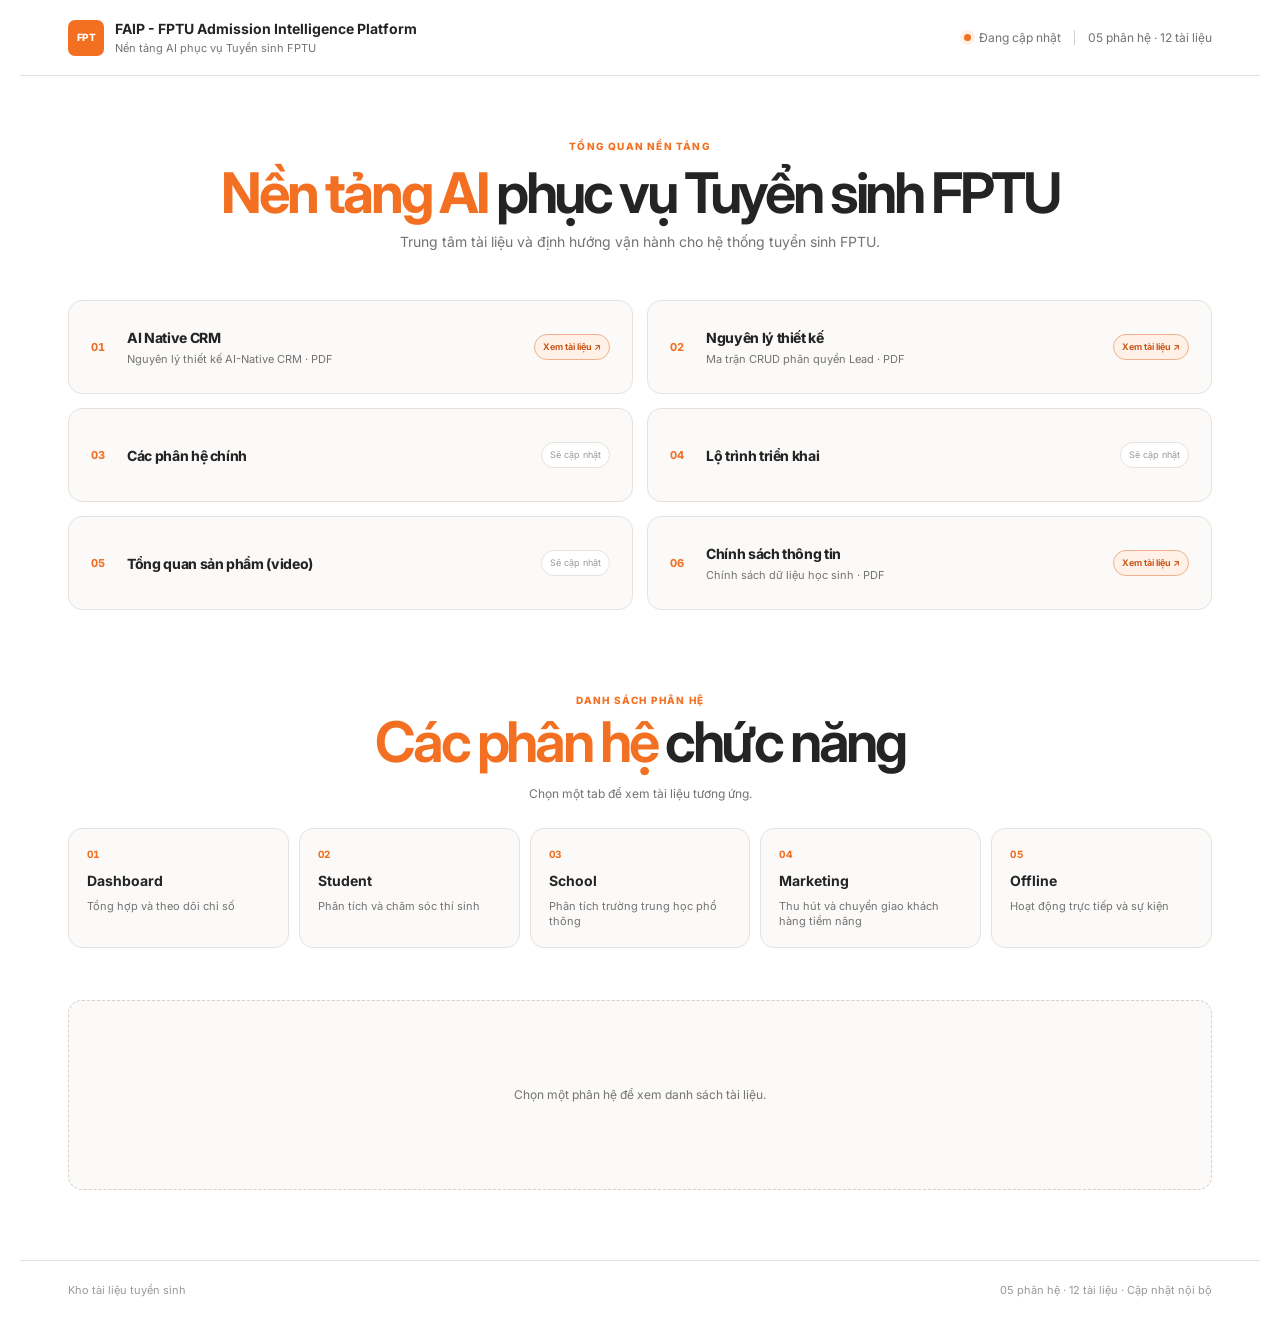
==== commit 6aeb0ed5: "commit" ====
--- a/index.html
+++ b/index.html
@@ -24,7 +24,7 @@
           <span class="status-dot" aria-hidden="true"></span>
           <span>Đang cập nhật</span>
           <span class="header-divider" aria-hidden="true"></span>
-          <span>05 phân hệ · 06 tài liệu</span>
+          <span>05 phân hệ · 12 tài liệu</span>
         </div>
       </header>
 
@@ -121,16 +121,16 @@
 
           <div class="system-content">
             <div class="system-parts" aria-label="Năm phần của nguyên lý thiết kế hệ thống">
-              <article class="system-part">
+              <a class="system-part is-ready" href="viewer.html?doc=ai-native-crm">
                 <span class="system-part-index">01</span>
-                <h2>AI Native CRM</h2>
-                <span class="system-part-status">Sẽ cập nhật</span>
-              </article>
-              <article class="system-part">
+                <span class="system-part-copy"><h2>AI Native CRM</h2><small>Nguyên lý thiết kế AI-Native CRM · PDF</small></span>
+                <span class="system-part-status is-ready">Xem tài liệu ↗</span>
+              </a>
+              <a class="system-part is-ready" href="viewer.html?doc=crud-lead-permission">
                 <span class="system-part-index">02</span>
-                <h2>Nguyên lý thiết kế</h2>
-                <span class="system-part-status">Sẽ cập nhật</span>
-              </article>
+                <span class="system-part-copy"><h2>Nguyên lý thiết kế</h2><small>Ma trận CRUD phân quyền Lead · PDF</small></span>
+                <span class="system-part-status is-ready">Xem tài liệu ↗</span>
+              </a>
               <article class="system-part">
                 <span class="system-part-index">03</span>
                 <h2>Các phân hệ chính</h2>
@@ -146,11 +146,11 @@
                 <h2>Tổng quan sản phẩm (video)</h2>
                 <span class="system-part-status">Sẽ cập nhật</span>
               </article>
-              <article class="system-part">
+              <a class="system-part is-ready" href="viewer.html?doc=student-data-policy">
                 <span class="system-part-index">06</span>
-                <h2>Chính sách thông tin</h2>
-                <span class="system-part-status">Sẽ cập nhật</span>
-              </article>
+                <span class="system-part-copy"><h2>Chính sách thông tin</h2><small>Chính sách dữ liệu học sinh · PDF</small></span>
+                <span class="system-part-status is-ready">Xem tài liệu ↗</span>
+              </a>
             </div>
           </div>
         </section>
@@ -181,11 +181,14 @@
               </div>
             </article>
 
-            <article class="folder-card" id="section-student" data-search="student phân tích chăm sóc thí sinh student 360">
+            <article class="folder-card" id="section-student" data-search="student phân tích chăm sóc thí sinh student 360 sale quy trình vận hành tư vấn">
               <div class="file-list">
                 <a class="file-row" href="viewer.html?doc=student-360" data-search="student 360 phân tích chân dung cơ chế phân loại thí sinh tuyển sinh">
                   <span class="pdf-badge" aria-hidden="true">PDF</span><span class="file-name"><strong>Student 360</strong><small>Phân tích chân dung và cơ chế phân loại thí sinh</small></span><span class="file-pages">09 trang</span><span class="file-action">Xem <span aria-hidden="true">↗</span></span>
                 </a>
+                <a class="file-row" href="viewer.html?doc=sale-process" data-search="quy trình vận hành bộ phận sale tư vấn tuyển sinh chăm sóc thí sinh">
+                  <span class="pdf-badge" aria-hidden="true">PDF</span><span class="file-name"><strong>Quy trình vận hành Bộ phận Sale</strong><small>Quy trình tư vấn và chăm sóc thí sinh</small></span><span class="file-pages">16 trang</span><span class="file-action">Xem <span aria-hidden="true">↗</span></span>
+                </a>
               </div>
             </article>
 
@@ -203,16 +206,23 @@
               </div>
             </article>
 
-            <article class="folder-card" id="section-marketing" data-search="marketing acquisition map thu hút khách hàng tiềm năng đa nền tảng">
+            <article class="folder-card" id="section-marketing" data-search="marketing acquisition map thu hút khách hàng tiềm năng đa nền tảng quy trình vận hành">
               <div class="file-list">
                 <a class="file-row" href="viewer.html?doc=acquisition-map" data-search="marketing acquisition map thu hút khách hàng tiềm năng đa nền tảng chuyển giao chăm sóc">
                   <span class="pdf-badge" aria-hidden="true">PDF</span><span class="file-name"><strong>Thư viện biểu đồ Acquisition Map</strong><small>24 biểu đồ phân tích thu hút khách hàng tiềm năng đa nền tảng</small></span><span class="file-pages">14 trang</span><span class="file-action">Xem <span aria-hidden="true">↗</span></span>
                 </a>
-              </div>
-            </article>
-
-            <article class="folder-card empty-folder" id="section-offline" data-search="offline hoạt động trực tiếp sự kiện">
-              <div class="empty-folder-note">Chưa có file PDF trong section này.</div>
+                <a class="file-row" href="viewer.html?doc=marketing-process" data-search="quy trình vận hành bộ phận marketing chiến dịch thu hút khách hàng tiềm năng">
+                  <span class="pdf-badge" aria-hidden="true">PDF</span><span class="file-name"><strong>Quy trình vận hành Bộ phận Marketing</strong><small>Quy trình triển khai và vận hành các chiến dịch marketing</small></span><span class="file-pages">17 trang</span><span class="file-action">Xem <span aria-hidden="true">↗</span></span>
+                </a>
+              </div>
+            </article>
+
+            <article class="folder-card" id="section-offline" data-search="offline hoạt động trực tiếp sự kiện pr truyền thông quy trình vận hành">
+              <div class="file-list">
+                <a class="file-row" href="viewer.html?doc=pr-process" data-search="quy trình vận hành bộ phận pr truyền thông sự kiện offline">
+                  <span class="pdf-badge" aria-hidden="true">PDF</span><span class="file-name"><strong>Quy trình vận hành Bộ phận PR</strong><small>Quy trình truyền thông và tổ chức hoạt động, sự kiện</small></span><span class="file-pages">17 trang</span><span class="file-action">Xem <span aria-hidden="true">↗</span></span>
+                </a>
+              </div>
             </article>
             </div>
           </div>
@@ -221,7 +231,7 @@
         <div id="emptyState" class="empty-state" hidden><strong>Không tìm thấy tài liệu</strong><span>Hãy thử một từ khóa khác.</span></div>
       </main>
 
-      <footer class="site-footer"><span>Kho tài liệu tuyển sinh</span><span>05 phân hệ · 06 tài liệu · Cập nhật nội bộ</span></footer>
+      <footer class="site-footer"><span>Kho tài liệu tuyển sinh</span><span>05 phân hệ · 12 tài liệu · Cập nhật nội bộ</span></footer>
     </div>
     <script src="app.js"></script>
   </body>
--- a/styles.css
+++ b/styles.css
@@ -619,6 +619,18 @@
   box-shadow: 0 8px 20px rgba(50, 38, 27, 0.045);
 }
 
+a.system-part {
+  text-decoration: none;
+  cursor: pointer;
+}
+
+.system-part-status.is-ready {
+  color: var(--orange-dark);
+  background: var(--orange-pale);
+  border-color: #efb18a;
+  font-weight: 650;
+}
+
 .system-part-index {
   color: var(--orange);
   font-size: 11px;
@@ -633,6 +645,24 @@
   font-size: 14px;
   font-weight: 750;
   letter-spacing: -0.025em;
+}
+
+.system-part-copy {
+  min-width: 0;
+}
+
+.system-part-copy h2,
+.system-part-copy small {
+  overflow: hidden;
+  text-overflow: ellipsis;
+  white-space: nowrap;
+}
+
+.system-part-copy small {
+  display: block;
+  margin-top: 3px;
+  color: var(--muted);
+  font-size: 11px;
 }
 
 .system-part-status {
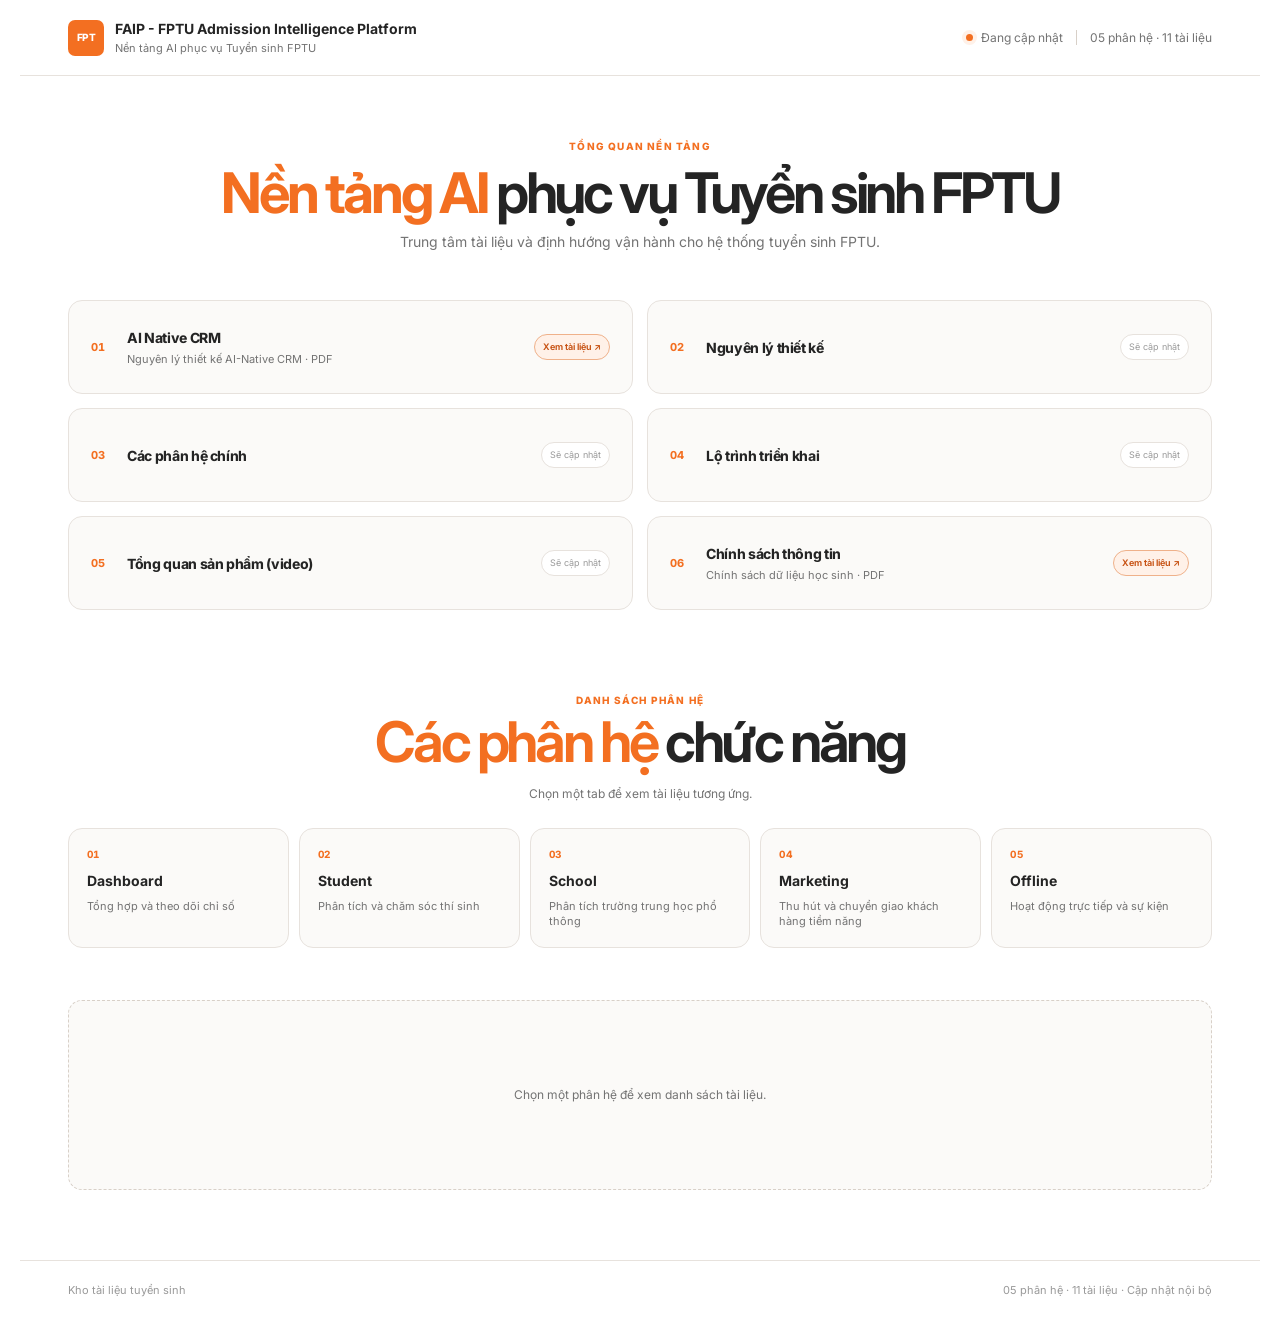
==== commit 45a1d4f9: "commit" ====
--- a/index.html
+++ b/index.html
@@ -24,7 +24,7 @@
           <span class="status-dot" aria-hidden="true"></span>
           <span>Đang cập nhật</span>
           <span class="header-divider" aria-hidden="true"></span>
-          <span>05 phân hệ · 12 tài liệu</span>
+          <span>05 phân hệ · 11 tài liệu</span>
         </div>
       </header>
 
@@ -126,11 +126,11 @@
                 <span class="system-part-copy"><h2>AI Native CRM</h2><small>Nguyên lý thiết kế AI-Native CRM · PDF</small></span>
                 <span class="system-part-status is-ready">Xem tài liệu ↗</span>
               </a>
-              <a class="system-part is-ready" href="viewer.html?doc=crud-lead-permission">
+              <article class="system-part">
                 <span class="system-part-index">02</span>
-                <span class="system-part-copy"><h2>Nguyên lý thiết kế</h2><small>Ma trận CRUD phân quyền Lead · PDF</small></span>
-                <span class="system-part-status is-ready">Xem tài liệu ↗</span>
-              </a>
+                <h2>Nguyên lý thiết kế</h2>
+                <span class="system-part-status">Sẽ cập nhật</span>
+              </article>
               <article class="system-part">
                 <span class="system-part-index">03</span>
                 <h2>Các phân hệ chính</h2>
@@ -231,7 +231,7 @@
         <div id="emptyState" class="empty-state" hidden><strong>Không tìm thấy tài liệu</strong><span>Hãy thử một từ khóa khác.</span></div>
       </main>
 
-      <footer class="site-footer"><span>Kho tài liệu tuyển sinh</span><span>05 phân hệ · 12 tài liệu · Cập nhật nội bộ</span></footer>
+      <footer class="site-footer"><span>Kho tài liệu tuyển sinh</span><span>05 phân hệ · 11 tài liệu · Cập nhật nội bộ</span></footer>
     </div>
     <script src="app.js"></script>
   </body>
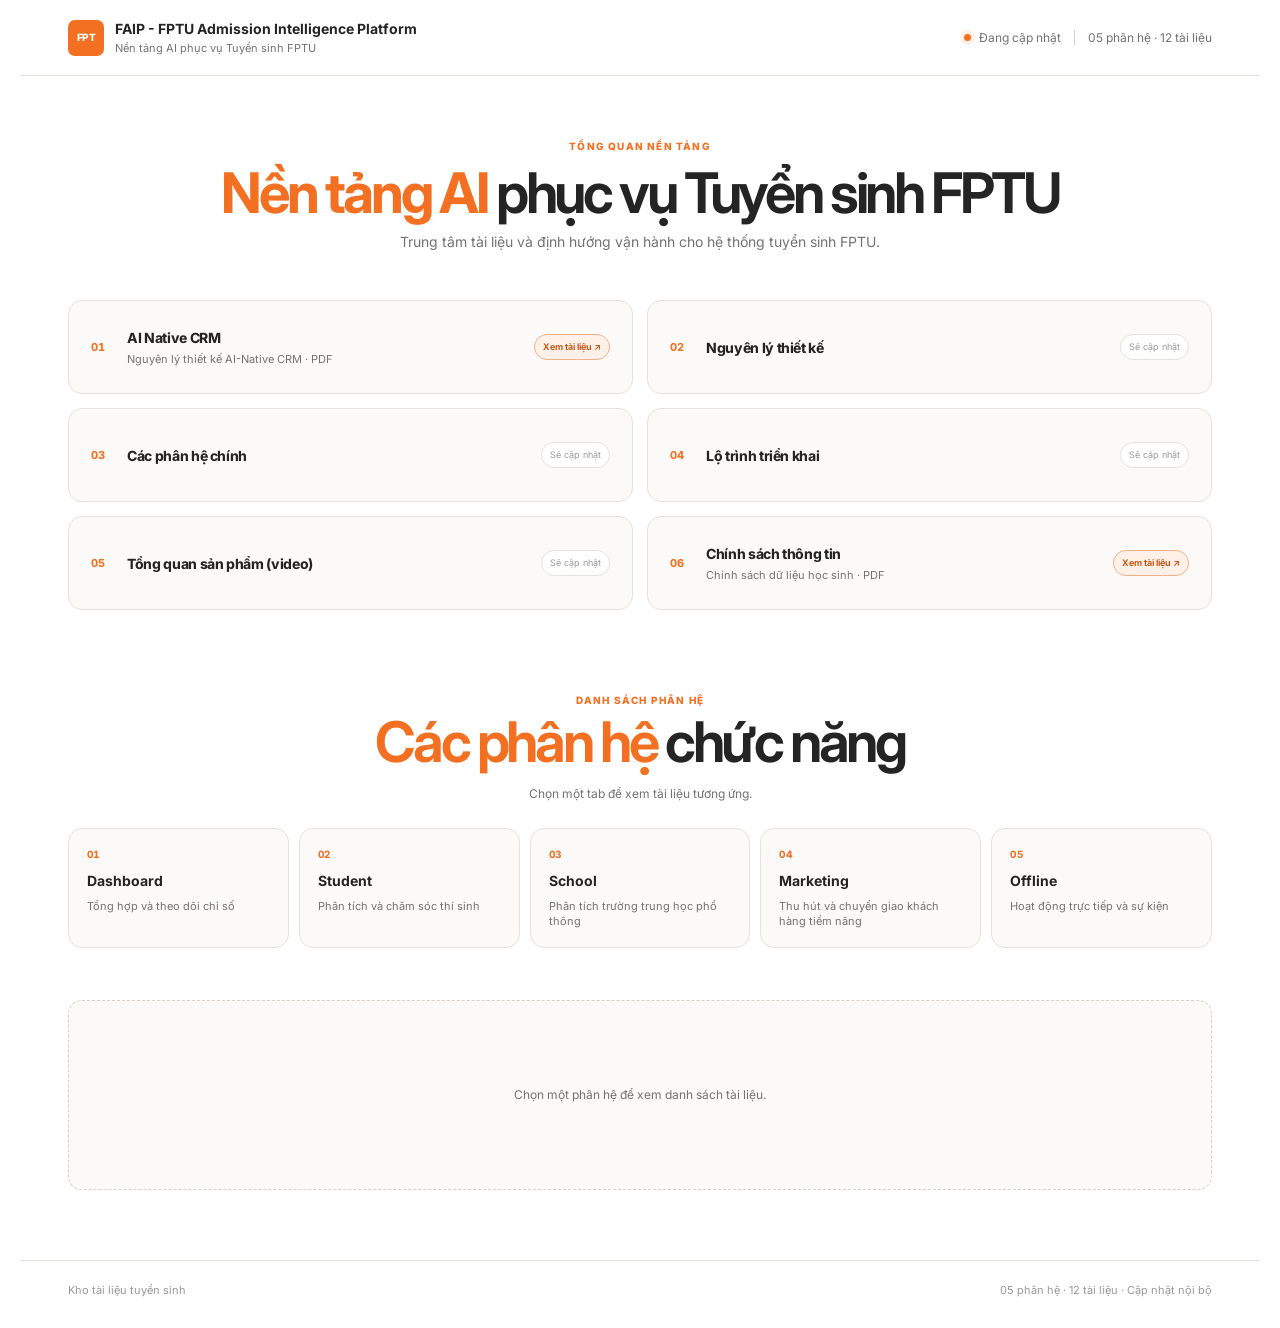
==== commit f3aca271: "commit" ====
--- a/index.html
+++ b/index.html
@@ -24,7 +24,7 @@
           <span class="status-dot" aria-hidden="true"></span>
           <span>Đang cập nhật</span>
           <span class="header-divider" aria-hidden="true"></span>
-          <span>05 phân hệ · 11 tài liệu</span>
+          <span>05 phân hệ · 12 tài liệu</span>
         </div>
       </header>
 
@@ -178,6 +178,9 @@
                 <a class="file-row" href="viewer.html?doc=dashboard-charts" data-search="dashboard thư viện biểu đồ chuẩn tuyển sinh 25 biểu đồ báo cáo">
                   <span class="pdf-badge" aria-hidden="true">PDF</span><span class="file-name"><strong>Thư viện biểu đồ chuẩn</strong><small>25 biểu đồ nên có trên dashboard tuyển sinh</small></span><span class="file-pages">14 trang</span><span class="file-action">Xem <span aria-hidden="true">↗</span></span>
                 </a>
+                <a class="file-row" href="viewer.html?doc=manager-control-center" data-search="dashboard trung tâm điều khiển quản trị cấp manager quản lý cảnh báo chỉ số vận hành">
+                  <span class="pdf-badge" aria-hidden="true">PDF</span><span class="file-name"><strong>Trung tâm điều khiển và quản trị cấp Manager</strong><small>Theo dõi tình hình, phát hiện vấn đề sớm và ra quyết định dựa trên số liệu</small></span><span class="file-pages">16 trang</span><span class="file-action">Xem <span aria-hidden="true">↗</span></span>
+                </a>
               </div>
             </article>
 
@@ -231,7 +234,7 @@
         <div id="emptyState" class="empty-state" hidden><strong>Không tìm thấy tài liệu</strong><span>Hãy thử một từ khóa khác.</span></div>
       </main>
 
-      <footer class="site-footer"><span>Kho tài liệu tuyển sinh</span><span>05 phân hệ · 11 tài liệu · Cập nhật nội bộ</span></footer>
+      <footer class="site-footer"><span>Kho tài liệu tuyển sinh</span><span>05 phân hệ · 12 tài liệu · Cập nhật nội bộ</span></footer>
     </div>
     <script src="app.js"></script>
   </body>
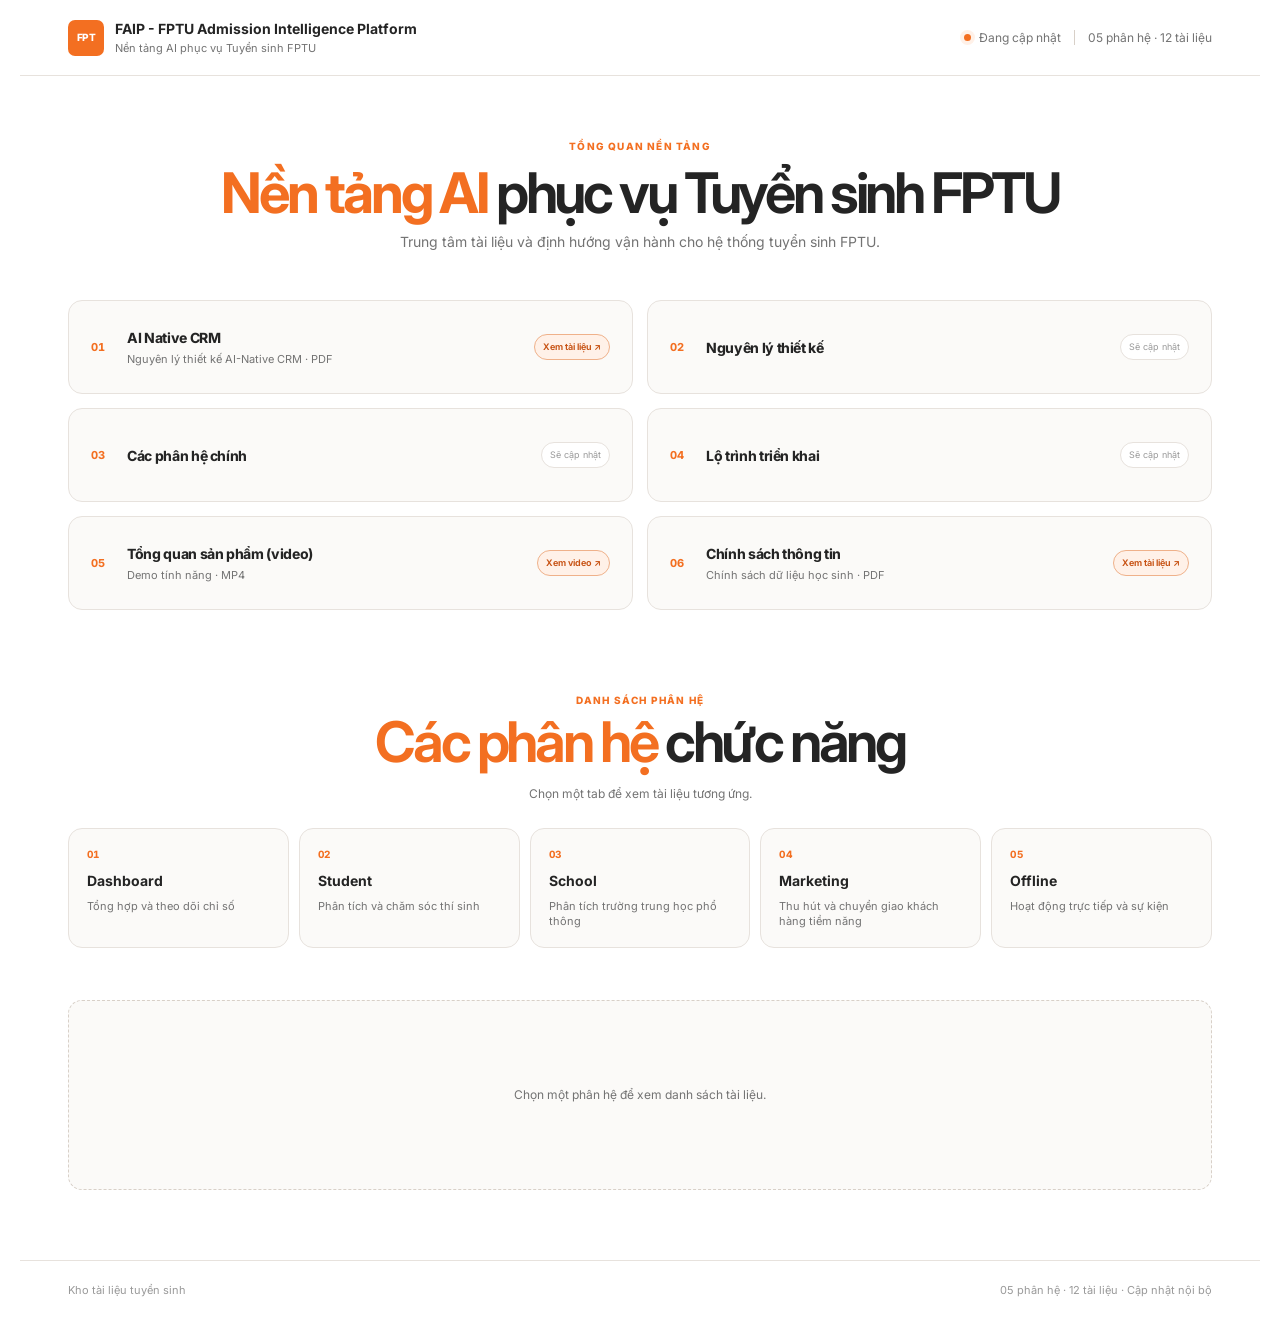
==== commit 253c78ca: "Add product overview video with popup player Video was compressed (340MB -> 27MB, 720p/1.5Mbps) to f" ====
--- a/index.html
+++ b/index.html
@@ -141,11 +141,11 @@
                 <h2>Lộ trình triển khai</h2>
                 <span class="system-part-status">Sẽ cập nhật</span>
               </article>
-              <article class="system-part">
+              <button type="button" class="system-part is-ready" id="openVideoModal" aria-haspopup="dialog" aria-controls="videoModal">
                 <span class="system-part-index">05</span>
-                <h2>Tổng quan sản phẩm (video)</h2>
-                <span class="system-part-status">Sẽ cập nhật</span>
-              </article>
+                <span class="system-part-copy"><h2>Tổng quan sản phẩm (video)</h2><small>Demo tính năng · MP4</small></span>
+                <span class="system-part-status is-ready">Xem video ↗</span>
+              </button>
               <a class="system-part is-ready" href="viewer.html?doc=student-data-policy">
                 <span class="system-part-index">06</span>
                 <span class="system-part-copy"><h2>Chính sách thông tin</h2><small>Chính sách dữ liệu học sinh · PDF</small></span>
@@ -236,6 +236,21 @@
 
       <footer class="site-footer"><span>Kho tài liệu tuyển sinh</span><span>05 phân hệ · 12 tài liệu · Cập nhật nội bộ</span></footer>
     </div>
+
+    <div class="video-modal" id="videoModal" role="dialog" aria-modal="true" aria-labelledby="videoModalTitle" hidden>
+      <div class="video-modal-backdrop" id="videoModalBackdrop"></div>
+      <div class="video-modal-panel">
+        <div class="video-modal-head">
+          <strong id="videoModalTitle">Tổng quan sản phẩm (video)</strong>
+          <button type="button" class="video-modal-close" id="closeVideoModal" aria-label="Đóng">✕</button>
+        </div>
+        <video id="videoModalPlayer" class="video-modal-player" controls playsinline preload="none">
+          <source src="new/demo%20t%C3%ADnh%20n%C4%83ng.mp4" type="video/mp4" />
+          Trình duyệt của bạn không hỗ trợ phát video.
+        </video>
+      </div>
+    </div>
+
     <script src="app.js"></script>
   </body>
 </html>
--- a/styles.css
+++ b/styles.css
@@ -675,6 +675,88 @@
   white-space: nowrap;
 }
 
+button.system-part {
+  width: 100%;
+  font: inherit;
+  text-align: left;
+  color: inherit;
+  cursor: pointer;
+}
+
+.video-modal {
+  position: fixed;
+  inset: 0;
+  z-index: 100;
+  display: flex;
+  align-items: center;
+  justify-content: center;
+  padding: 24px;
+}
+
+.video-modal[hidden] {
+  display: none;
+}
+
+.video-modal-backdrop {
+  position: absolute;
+  inset: 0;
+  background: rgba(24, 18, 12, 0.6);
+}
+
+.video-modal-panel {
+  position: relative;
+  width: 100%;
+  max-width: 960px;
+  background: var(--paper);
+  border: 1px solid var(--line);
+  border-radius: 16px;
+  box-shadow: 0 24px 60px rgba(24, 18, 12, 0.28);
+  overflow: hidden;
+}
+
+.video-modal-head {
+  display: flex;
+  align-items: center;
+  justify-content: space-between;
+  gap: 12px;
+  padding: 14px 18px;
+  border-bottom: 1px solid var(--line);
+}
+
+.video-modal-head strong {
+  font-size: 14px;
+  font-weight: 750;
+  color: var(--ink);
+}
+
+.video-modal-close {
+  display: inline-flex;
+  align-items: center;
+  justify-content: center;
+  width: 30px;
+  height: 30px;
+  color: var(--muted);
+  background: #fbfaf8;
+  border: 1px solid var(--line);
+  border-radius: 999px;
+  font-size: 14px;
+  line-height: 1;
+  cursor: pointer;
+  transition: color 150ms ease, border-color 150ms ease;
+}
+
+.video-modal-close:hover {
+  color: var(--orange-dark);
+  border-color: #efb18a;
+}
+
+.video-modal-player {
+  display: block;
+  width: 100%;
+  max-height: 80vh;
+  background: #000;
+}
+
 .system-intro h1 {
   margin: 13px 0 10px;
   font-size: clamp(36px, 4.5vw, 56px);
